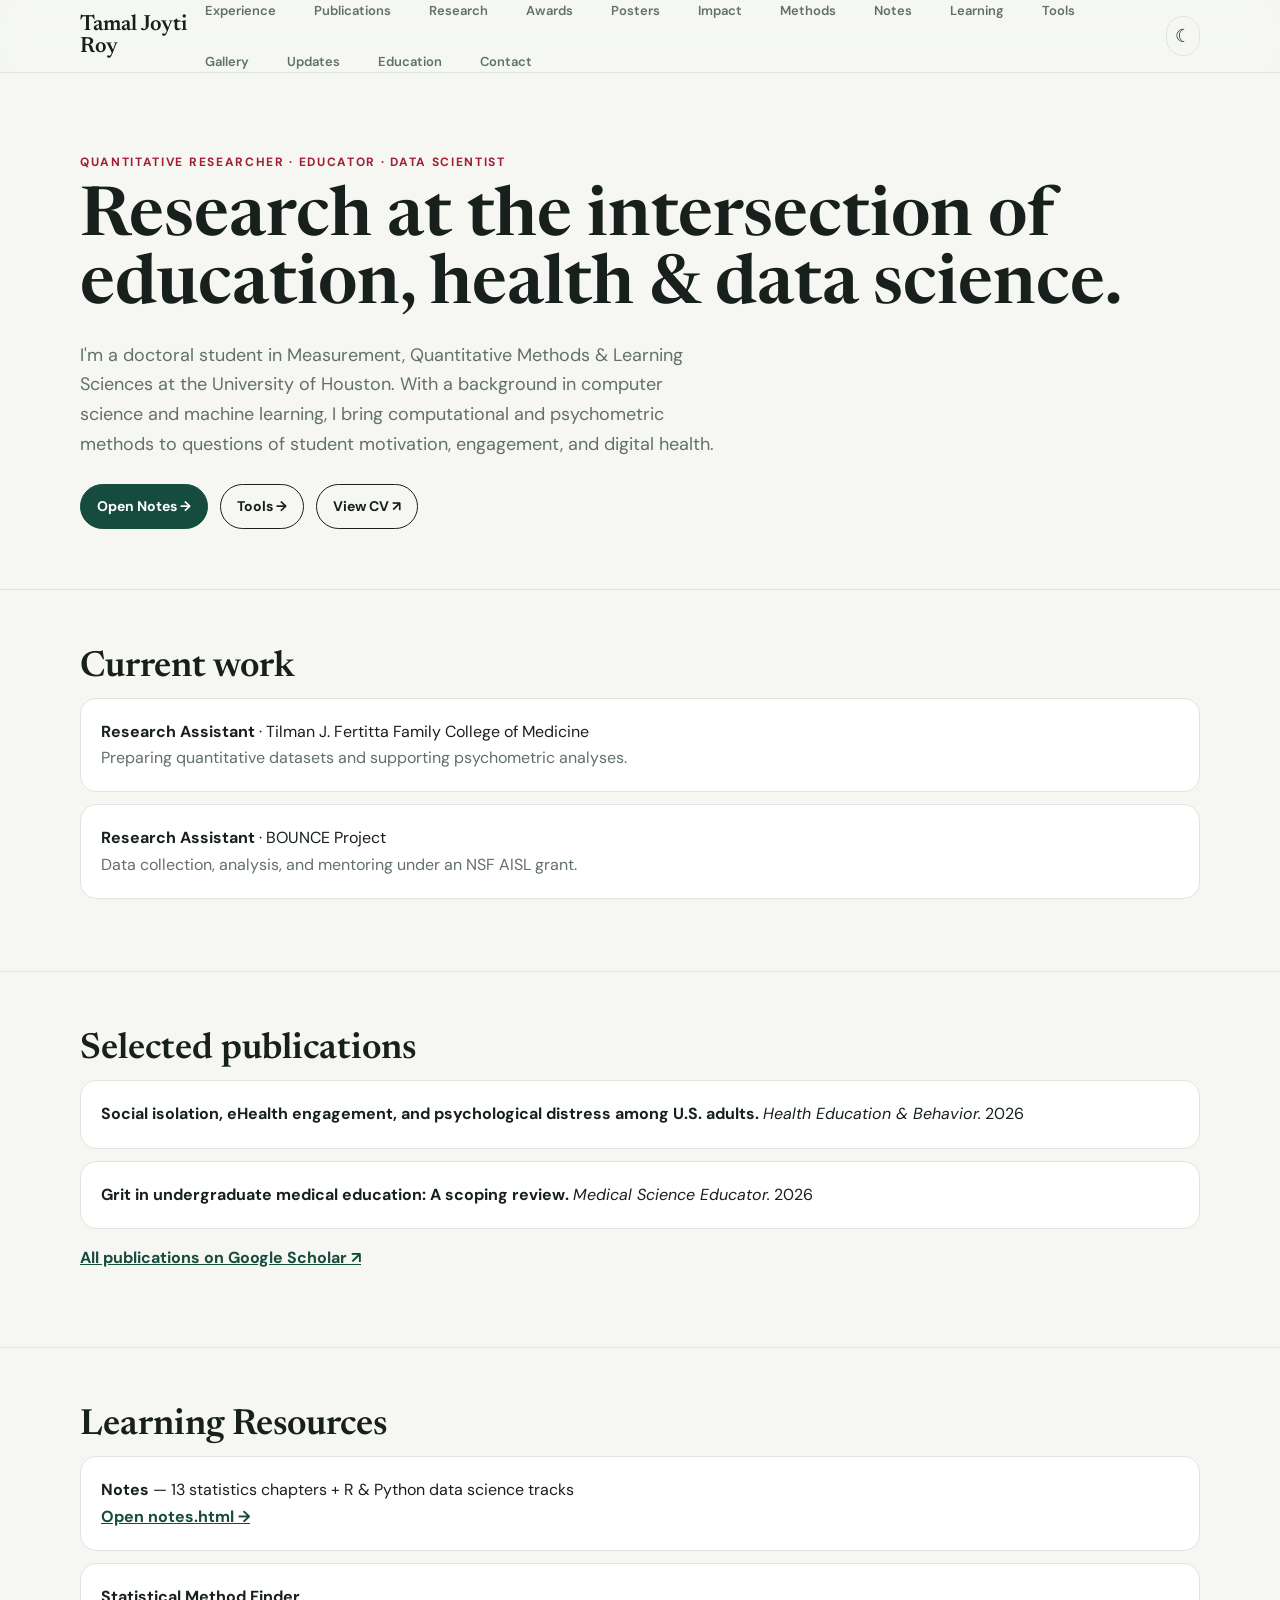
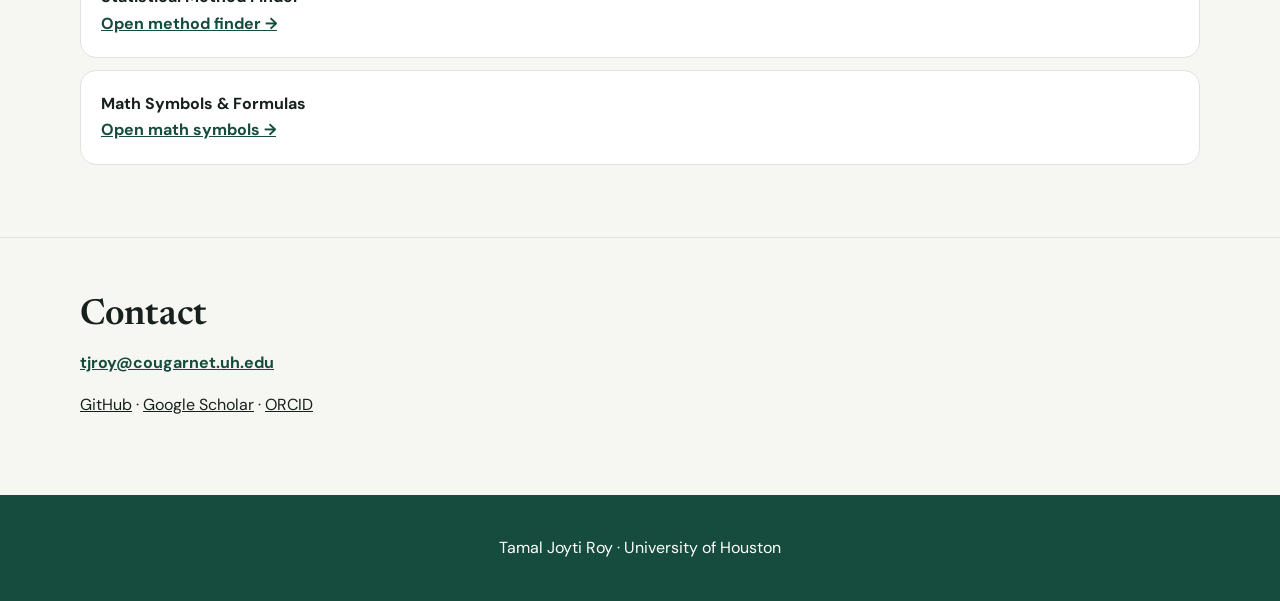
==== index.html @ 6cdb4313 "Restore workable homepage with full navigation, Notes, Tools, and key sections" ====
<!doctype html>
<html lang="en">
<head>
  <meta charset="utf-8"><meta name="viewport" content="width=device-width,initial-scale=1">
  <meta name="description" content="Tamal Joyti Roy — doctoral student in quantitative methods, psychometrics, digital health, and learning sciences at the University of Houston.">
  <title>Tamal Joyti Roy | Quantitative Researcher</title>
  <link rel="icon" href="favicon.svg" type="image/svg+xml">
  <link rel="preconnect" href="https://fonts.googleapis.com"><link rel="preconnect" href="https://fonts.gstatic.com" crossorigin>
  <link href="https://fonts.googleapis.com/css2?family=DM+Sans:wght@400;500;600;700&family=Newsreader:opsz,wght@6..72,500;6..72,600&display=swap" rel="stylesheet">
  <style>
    :root{--ink:#18201d;--muted:#62706a;--paper:#f6f7f2;--card:#fff;--accent:#a21d36;--green:#164c3d;--line:#dfe4de;--nav-bg:rgba(246,247,242,.9)}
    [data-theme="dark"]{--ink:#e8ece9;--muted:#a0aea8;--paper:#0f1613;--card:#1a2320;--accent:#e85d75;--green:#3d8c72;--line:#2a3530;--shadow:0 18px 55px rgba(0,0,0,.4);--nav-bg:rgba(15,22,19,.92)}
    *{box-sizing:border-box}html{scroll-behavior:smooth}body{margin:0;background:var(--paper);color:var(--ink);font:16px/1.65 "DM Sans",sans-serif;transition:background .3s,color .3s}
    a{color:inherit}.wrap{width:min(1120px,calc(100% - 40px));margin:auto}
    nav{position:sticky;top:0;z-index:20;background:var(--nav-bg);backdrop-filter:blur(15px);border-bottom:1px solid var(--line)}
    nav .wrap{height:72px;display:flex;align-items:center;justify-content:space-between}
    .brand{font:600 22px Newsreader,serif;text-decoration:none}
    .nav-right{display:flex;align-items:center;gap:12px}
    .navlinks{display:flex;gap:18px;flex-wrap:wrap}
    .navlinks a{text-decoration:none;color:var(--muted);font-size:13px;font-weight:600;padding:6px 10px;border-radius:8px;transition:all .2s}
    .navlinks a:hover{color:var(--accent);background:rgba(162,29,54,.08)}
    .nav-group-label{display:none;font-size:11px;font-weight:700;letter-spacing:.08em;text-transform:uppercase;color:var(--muted);padding:16px 14px 4px}
    .menu-toggle,.theme-toggle{background:none;border:1px solid var(--line);border-radius:999px;width:40px;height:40px;display:grid;place-items:center;cursor:pointer;color:var(--ink);font-size:18px}
    .menu-toggle{display:none}
    @media(max-width:760px){
      .menu-toggle{display:grid}
      .navlinks{display:none;position:absolute;top:72px;left:0;right:0;background:var(--card);border-bottom:1px solid var(--line);flex-direction:column;padding:12px 16px 24px;gap:4px;z-index:19;max-height:calc(100dvh - 72px);overflow-y:auto}
      .navlinks.open{display:flex}
      .nav-group-label{display:block}
      .navlinks a{display:block;padding:12px 14px;font-size:16px;border-left:3px solid transparent;border-radius:10px}
      .navlinks a:hover{background:var(--paper);border-left-color:var(--accent)}
    }
    .hero{padding:80px 0 60px}.hero h1{font:600 clamp(40px,6vw,68px)/1 Newsreader,serif;margin:12px 0 20px}
    .lead{font-size:18px;color:var(--muted);max-width:640px}
    .btn{display:inline-flex;align-items:center;gap:8px;border:1px solid var(--ink);border-radius:999px;padding:10px 16px;text-decoration:none;font-size:14px;font-weight:700}
    .btn.primary{background:var(--green);border-color:var(--green);color:#fff}
    section{padding:60px 0;border-top:1px solid var(--line)}
    .section-head h2{font:600 36px Newsreader,serif;margin:0 0 12px}
    .card{background:var(--card);border:1px solid var(--line);border-radius:16px;padding:20px;margin-bottom:12px}
  </style>
</head>
<body>
<nav><div class="wrap"><a class="brand" href="#top">Tamal Joyti Roy</a><div class="nav-right"><div class="navlinks" id="navlinks">
  <div class="nav-group-label">Academic</div>
  <a href="#work">Experience</a>
  <a href="#publications">Publications</a>
  <a href="#research">Research</a>
  <a href="#awards">Awards</a>
  <a href="#posters">Posters</a>
  <a href="#impact">Impact</a>
  <div class="nav-group-label">Resources</div>
  <a href="#skills">Methods</a>
  <a href="notes.html">Notes</a>
  <a href="#learning">Learning</a>
  <a href="tools.html">Tools</a>
  <div class="nav-group-label">Personal</div>
  <a href="#gallery">Gallery</a>
  <a href="social.html">Updates</a>
  <div class="nav-group-label">About</div>
  <a href="#education">Education</a>
  <a href="#contact">Contact</a>
</div><button class="theme-toggle" id="themeToggle">☾</button><button class="menu-toggle" id="menuToggle">☰</button></div></div></nav>
<script>
(function(){
  var menuBtn=document.getElementById('menuToggle'),nav=document.getElementById('navlinks');
  function setMenu(o){nav.classList.toggle('open',o);menuBtn.textContent=o?'✕':'☰';}
  menuBtn.onclick=function(){setMenu(!nav.classList.contains('open'))};
  nav.querySelectorAll('a').forEach(a=>a.onclick=()=>setMenu(false));
  var t=document.getElementById('themeToggle');
  function setTheme(th){document.documentElement.setAttribute('data-theme',th);t.textContent=th==='dark'?'☀':'☾';}
  var s;try{s=localStorage.getItem('theme')}catch{};
  setTheme(s|| (matchMedia('(prefers-color-scheme:dark)').matches?'dark':'light'));
  t.onclick=function(){var th=document.documentElement.getAttribute('data-theme')==='dark'?'light':'dark';setTheme(th);try{localStorage.setItem('theme',th)}catch{}};
})();
</script>
<main id="top">
  <header class="hero wrap">
    <div class="eyebrow" style="color:var(--accent);font-size:12px;font-weight:700;letter-spacing:.14em;text-transform:uppercase">Quantitative researcher · Educator · Data scientist</div>
    <h1>Research at the intersection of education, health & data science.</h1>
    <p class="lead">I'm a doctoral student in Measurement, Quantitative Methods & Learning Sciences at the University of Houston. With a background in computer science and machine learning, I bring computational and psychometric methods to questions of student motivation, engagement, and digital health.</p>
    <div style="display:flex;gap:12px;flex-wrap:wrap;margin-top:24px">
      <a class="btn primary" href="notes.html">Open Notes →</a>
      <a class="btn" href="tools.html">Tools →</a>
      <a class="btn" href="TJR_CV.pdf" target="_blank">View CV ↗</a>
    </div>
  </header>
  <section id="work"><div class="wrap"><div class="section-head"><h2>Current work</h2></div>
    <div class="card"><strong>Research Assistant</strong> · Tilman J. Fertitta Family College of Medicine<br><span style="color:var(--muted)">Preparing quantitative datasets and supporting psychometric analyses.</span></div>
    <div class="card"><strong>Research Assistant</strong> · BOUNCE Project<br><span style="color:var(--muted)">Data collection, analysis, and mentoring under an NSF AISL grant.</span></div>
  </div></section>
  <section id="publications"><div class="wrap"><div class="section-head"><h2>Selected publications</h2></div>
    <div class="card"><strong>Social isolation, eHealth engagement, and psychological distress among U.S. adults.</strong> <em>Health Education & Behavior.</em> 2026</div>
    <div class="card"><strong>Grit in undergraduate medical education: A scoping review.</strong> <em>Medical Science Educator.</em> 2026</div>
    <p><a href="https://scholar.google.com/citations?user=7d_3jGEAAAAJ&hl=en" target="_blank" style="color:var(--green);font-weight:700">All publications on Google Scholar ↗</a></p>
  </div></section>
  <section id="learning"><div class="wrap"><div class="section-head"><h2>Learning Resources</h2></div>
    <div class="card"><strong>Notes</strong> — 13 statistics chapters + R & Python data science tracks<br><a href="notes.html" style="color:var(--green);font-weight:700">Open notes.html →</a></div>
    <div class="card"><strong>Statistical Method Finder</strong><br><a href="method-finder.html" style="color:var(--green);font-weight:700">Open method finder →</a></div>
    <div class="card"><strong>Math Symbols & Formulas</strong><br><a href="math-symbols.html" style="color:var(--green);font-weight:700">Open math symbols →</a></div>
  </div></section>
  <section id="contact"><div class="wrap"><div class="section-head"><h2>Contact</h2></div>
    <p><a href="mailto:tjroy@cougarnet.uh.edu" style="color:var(--green);font-weight:700">tjroy@cougarnet.uh.edu</a></p>
    <p><a href="https://github.com/tjroy1997" target="_blank">GitHub</a> · <a href="https://scholar.google.com/citations?user=7d_3jGEAAAAJ&hl=en" target="_blank">Google Scholar</a> · <a href="https://orcid.org/0000-0002-5319-2726" target="_blank">ORCID</a></p>
  </div></section>
</main>
<footer style="background:var(--green);color:#fff;padding:40px 0;text-align:center"><div class="wrap">Tamal Joyti Roy · University of Houston</div></footer>
</body>
</html>
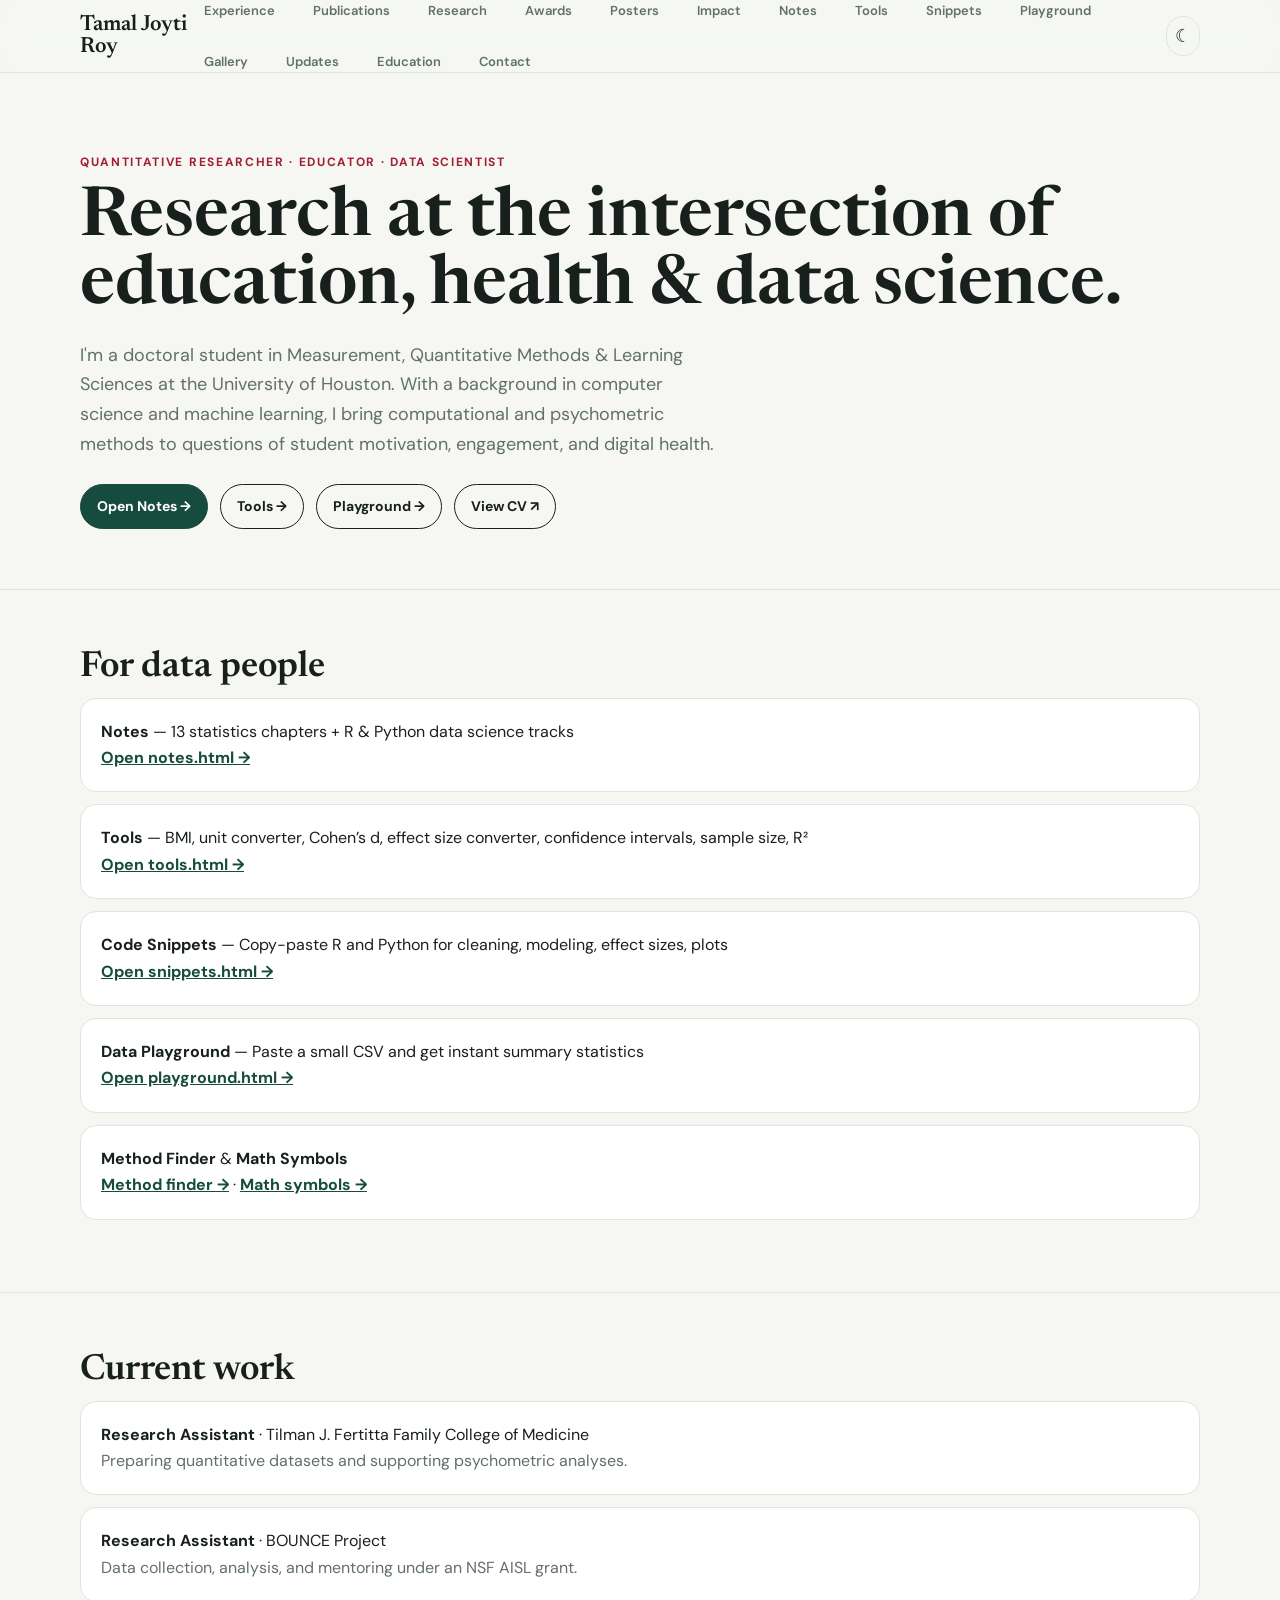
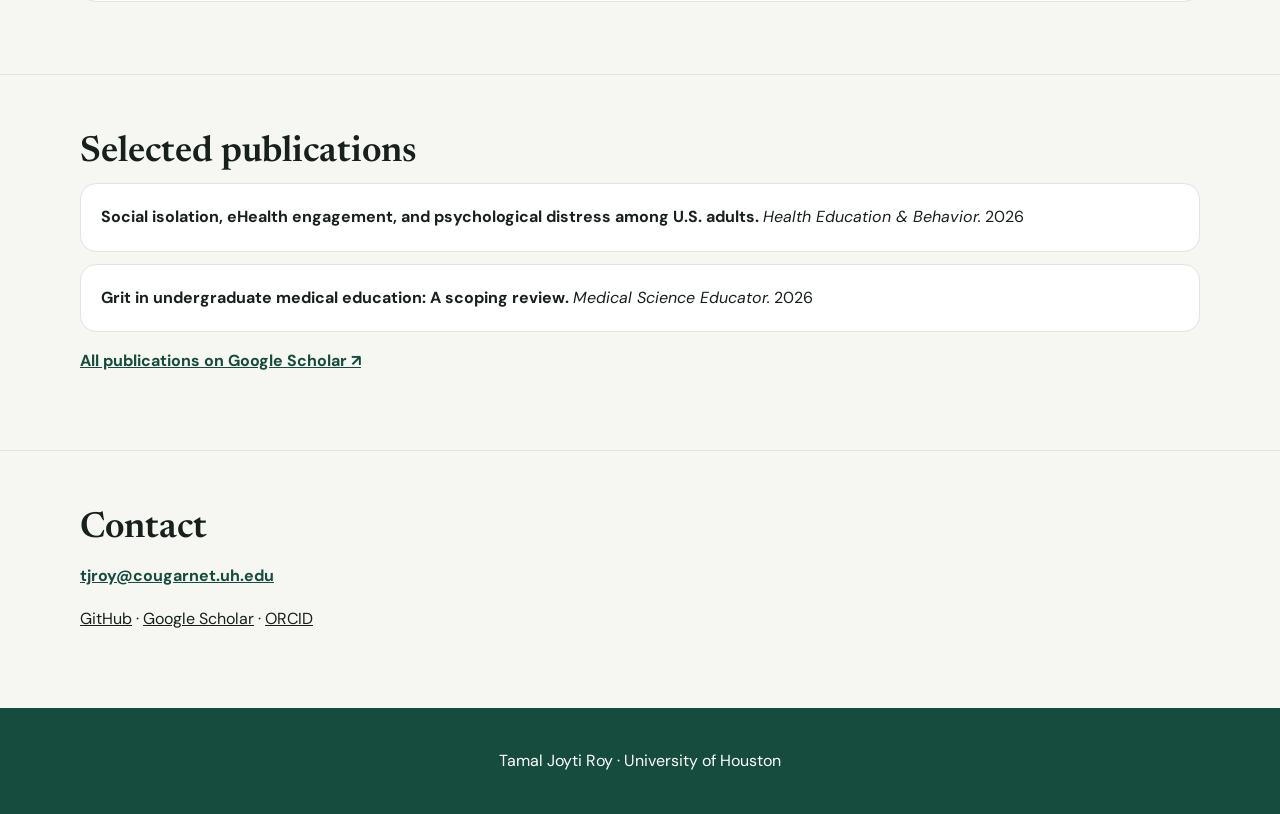
==== commit 4ea5a25e: "Add Snippets and Playground links to navigation and learning section" ====
--- a/index.html
+++ b/index.html
@@ -5,11 +5,10 @@
   <meta name="description" content="Tamal Joyti Roy — doctoral student in quantitative methods, psychometrics, digital health, and learning sciences at the University of Houston.">
   <title>Tamal Joyti Roy | Quantitative Researcher</title>
   <link rel="icon" href="favicon.svg" type="image/svg+xml">
-  <link rel="preconnect" href="https://fonts.googleapis.com"><link rel="preconnect" href="https://fonts.gstatic.com" crossorigin>
   <link href="https://fonts.googleapis.com/css2?family=DM+Sans:wght@400;500;600;700&family=Newsreader:opsz,wght@6..72,500;6..72,600&display=swap" rel="stylesheet">
   <style>
     :root{--ink:#18201d;--muted:#62706a;--paper:#f6f7f2;--card:#fff;--accent:#a21d36;--green:#164c3d;--line:#dfe4de;--nav-bg:rgba(246,247,242,.9)}
-    [data-theme="dark"]{--ink:#e8ece9;--muted:#a0aea8;--paper:#0f1613;--card:#1a2320;--accent:#e85d75;--green:#3d8c72;--line:#2a3530;--shadow:0 18px 55px rgba(0,0,0,.4);--nav-bg:rgba(15,22,19,.92)}
+    [data-theme="dark"]{--ink:#e8ece9;--muted:#a0aea8;--paper:#0f1613;--card:#1a2320;--accent:#e85d75;--green:#3d8c72;--line:#2a3530;--nav-bg:rgba(15,22,19,.92)}
     *{box-sizing:border-box}html{scroll-behavior:smooth}body{margin:0;background:var(--paper);color:var(--ink);font:16px/1.65 "DM Sans",sans-serif;transition:background .3s,color .3s}
     a{color:inherit}.wrap{width:min(1120px,calc(100% - 40px));margin:auto}
     nav{position:sticky;top:0;z-index:20;background:var(--nav-bg);backdrop-filter:blur(15px);border-bottom:1px solid var(--line)}
@@ -49,10 +48,10 @@
   <a href="#posters">Posters</a>
   <a href="#impact">Impact</a>
   <div class="nav-group-label">Resources</div>
-  <a href="#skills">Methods</a>
   <a href="notes.html">Notes</a>
-  <a href="#learning">Learning</a>
   <a href="tools.html">Tools</a>
+  <a href="snippets.html">Snippets</a>
+  <a href="playground.html">Playground</a>
   <div class="nav-group-label">Personal</div>
   <a href="#gallery">Gallery</a>
   <a href="social.html">Updates</a>
@@ -81,9 +80,17 @@
     <div style="display:flex;gap:12px;flex-wrap:wrap;margin-top:24px">
       <a class="btn primary" href="notes.html">Open Notes →</a>
       <a class="btn" href="tools.html">Tools →</a>
+      <a class="btn" href="playground.html">Playground →</a>
       <a class="btn" href="TJR_CV.pdf" target="_blank">View CV ↗</a>
     </div>
   </header>
+  <section id="learning"><div class="wrap"><div class="section-head"><h2>For data people</h2></div>
+    <div class="card"><strong>Notes</strong> — 13 statistics chapters + R & Python data science tracks<br><a href="notes.html" style="color:var(--green);font-weight:700">Open notes.html →</a></div>
+    <div class="card"><strong>Tools</strong> — BMI, unit converter, Cohen’s d, effect size converter, confidence intervals, sample size, R²<br><a href="tools.html" style="color:var(--green);font-weight:700">Open tools.html →</a></div>
+    <div class="card"><strong>Code Snippets</strong> — Copy-paste R and Python for cleaning, modeling, effect sizes, plots<br><a href="snippets.html" style="color:var(--green);font-weight:700">Open snippets.html →</a></div>
+    <div class="card"><strong>Data Playground</strong> — Paste a small CSV and get instant summary statistics<br><a href="playground.html" style="color:var(--green);font-weight:700">Open playground.html →</a></div>
+    <div class="card"><strong>Method Finder</strong> & <strong>Math Symbols</strong><br><a href="method-finder.html" style="color:var(--green);font-weight:700">Method finder →</a> · <a href="math-symbols.html" style="color:var(--green);font-weight:700">Math symbols →</a></div>
+  </div></section>
   <section id="work"><div class="wrap"><div class="section-head"><h2>Current work</h2></div>
     <div class="card"><strong>Research Assistant</strong> · Tilman J. Fertitta Family College of Medicine<br><span style="color:var(--muted)">Preparing quantitative datasets and supporting psychometric analyses.</span></div>
     <div class="card"><strong>Research Assistant</strong> · BOUNCE Project<br><span style="color:var(--muted)">Data collection, analysis, and mentoring under an NSF AISL grant.</span></div>
@@ -93,11 +100,6 @@
     <div class="card"><strong>Grit in undergraduate medical education: A scoping review.</strong> <em>Medical Science Educator.</em> 2026</div>
     <p><a href="https://scholar.google.com/citations?user=7d_3jGEAAAAJ&hl=en" target="_blank" style="color:var(--green);font-weight:700">All publications on Google Scholar ↗</a></p>
   </div></section>
-  <section id="learning"><div class="wrap"><div class="section-head"><h2>Learning Resources</h2></div>
-    <div class="card"><strong>Notes</strong> — 13 statistics chapters + R & Python data science tracks<br><a href="notes.html" style="color:var(--green);font-weight:700">Open notes.html →</a></div>
-    <div class="card"><strong>Statistical Method Finder</strong><br><a href="method-finder.html" style="color:var(--green);font-weight:700">Open method finder →</a></div>
-    <div class="card"><strong>Math Symbols & Formulas</strong><br><a href="math-symbols.html" style="color:var(--green);font-weight:700">Open math symbols →</a></div>
-  </div></section>
   <section id="contact"><div class="wrap"><div class="section-head"><h2>Contact</h2></div>
     <p><a href="mailto:tjroy@cougarnet.uh.edu" style="color:var(--green);font-weight:700">tjroy@cougarnet.uh.edu</a></p>
     <p><a href="https://github.com/tjroy1997" target="_blank">GitHub</a> · <a href="https://scholar.google.com/citations?user=7d_3jGEAAAAJ&hl=en" target="_blank">Google Scholar</a> · <a href="https://orcid.org/0000-0002-5319-2726" target="_blank">ORCID</a></p>
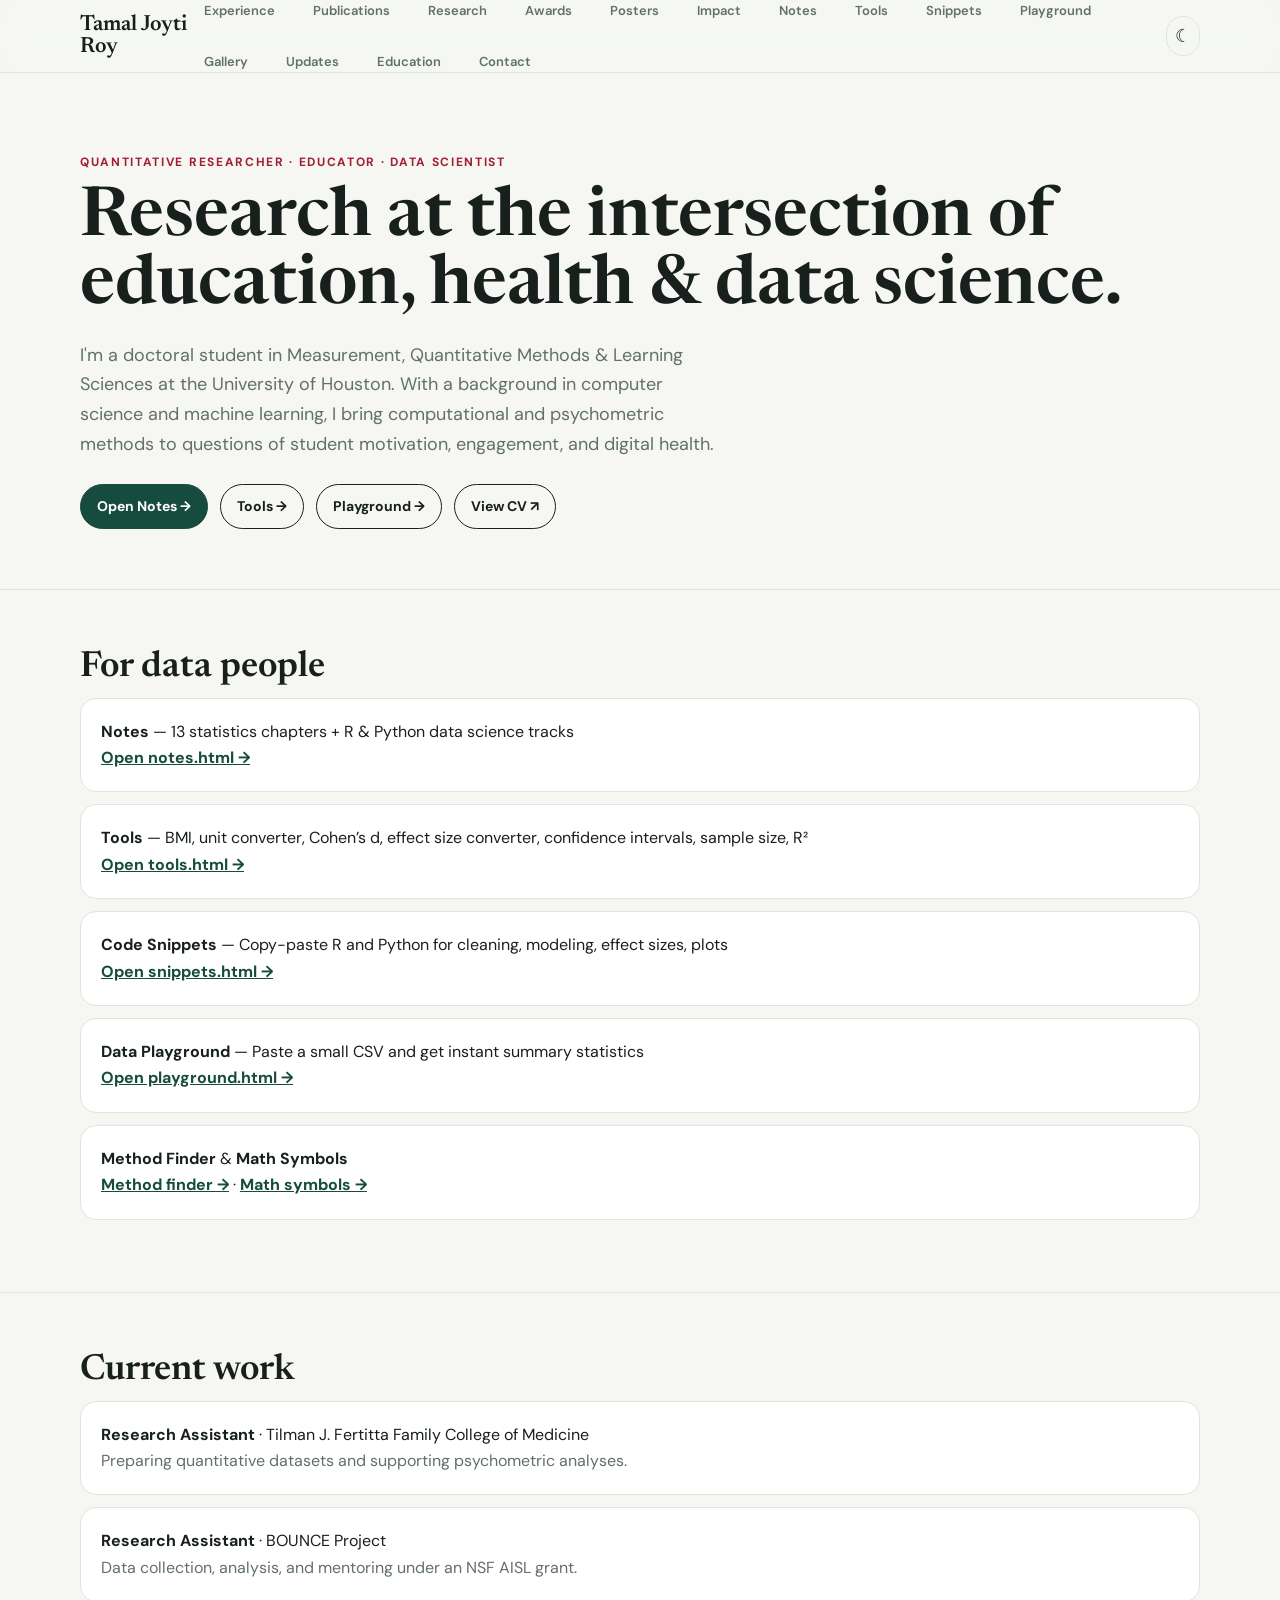
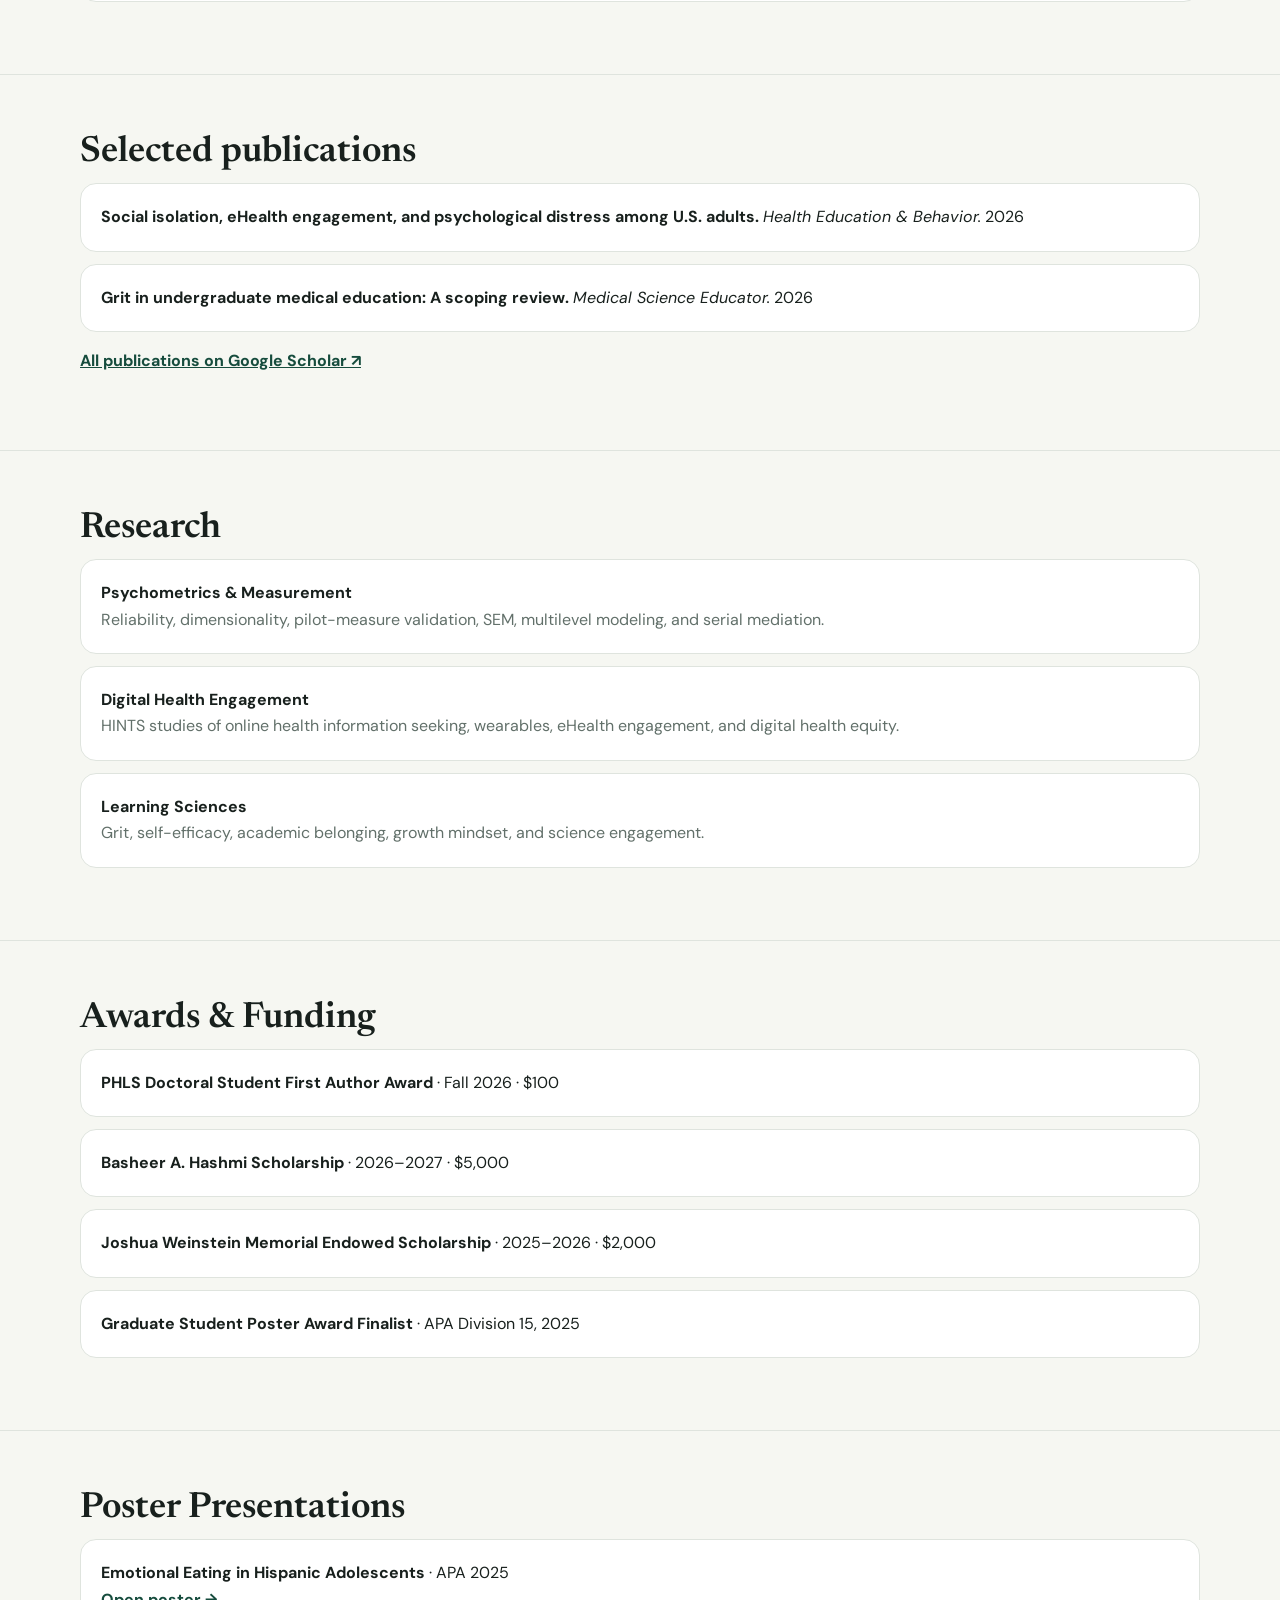
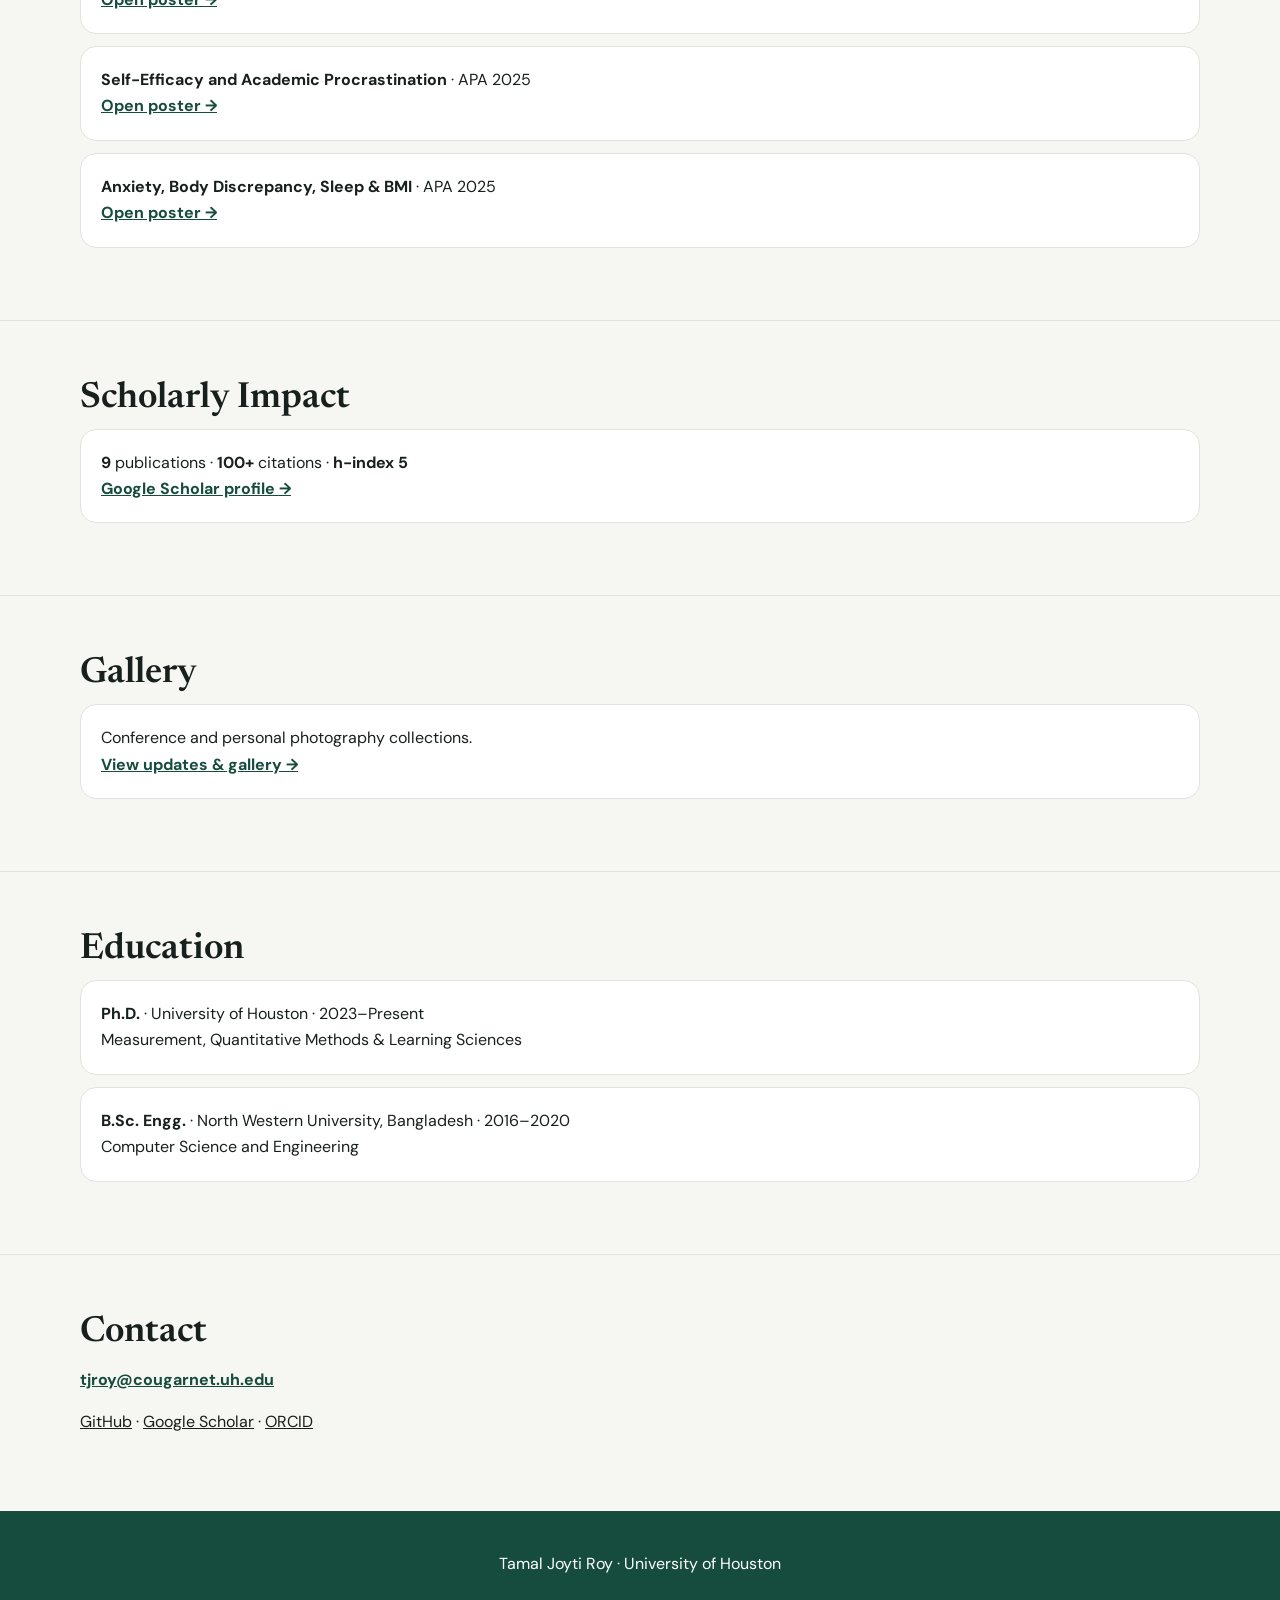
==== commit e256ae82: "Add missing Research, Awards, Posters, Impact, Gallery, and Education sections so nav links work" ====
--- a/index.html
+++ b/index.html
@@ -3,6 +3,7 @@
 <head>
   <meta charset="utf-8"><meta name="viewport" content="width=device-width,initial-scale=1">
   <meta name="description" content="Tamal Joyti Roy — doctoral student in quantitative methods, psychometrics, digital health, and learning sciences at the University of Houston.">
+  <meta http-equiv="Cache-Control" content="no-cache, no-store, must-revalidate">
   <title>Tamal Joyti Roy | Quantitative Researcher</title>
   <link rel="icon" href="favicon.svg" type="image/svg+xml">
   <link href="https://fonts.googleapis.com/css2?family=DM+Sans:wght@400;500;600;700&family=Newsreader:opsz,wght@6..72,500;6..72,600&display=swap" rel="stylesheet">
@@ -33,7 +34,7 @@
     .lead{font-size:18px;color:var(--muted);max-width:640px}
     .btn{display:inline-flex;align-items:center;gap:8px;border:1px solid var(--ink);border-radius:999px;padding:10px 16px;text-decoration:none;font-size:14px;font-weight:700}
     .btn.primary{background:var(--green);border-color:var(--green);color:#fff}
-    section{padding:60px 0;border-top:1px solid var(--line)}
+    section{padding:60px 0;border-top:1px solid var(--line);scroll-margin-top:80px}
     .section-head h2{font:600 36px Newsreader,serif;margin:0 0 12px}
     .card{background:var(--card);border:1px solid var(--line);border-radius:16px;padding:20px;margin-bottom:12px}
   </style>
@@ -100,6 +101,32 @@
     <div class="card"><strong>Grit in undergraduate medical education: A scoping review.</strong> <em>Medical Science Educator.</em> 2026</div>
     <p><a href="https://scholar.google.com/citations?user=7d_3jGEAAAAJ&hl=en" target="_blank" style="color:var(--green);font-weight:700">All publications on Google Scholar ↗</a></p>
   </div></section>
+  <section id="research"><div class="wrap"><div class="section-head"><h2>Research</h2></div>
+    <div class="card"><strong>Psychometrics & Measurement</strong><br><span style="color:var(--muted)">Reliability, dimensionality, pilot-measure validation, SEM, multilevel modeling, and serial mediation.</span></div>
+    <div class="card"><strong>Digital Health Engagement</strong><br><span style="color:var(--muted)">HINTS studies of online health information seeking, wearables, eHealth engagement, and digital health equity.</span></div>
+    <div class="card"><strong>Learning Sciences</strong><br><span style="color:var(--muted)">Grit, self-efficacy, academic belonging, growth mindset, and science engagement.</span></div>
+  </div></section>
+  <section id="awards"><div class="wrap"><div class="section-head"><h2>Awards & Funding</h2></div>
+    <div class="card"><strong>PHLS Doctoral Student First Author Award</strong> · Fall 2026 · $100</div>
+    <div class="card"><strong>Basheer A. Hashmi Scholarship</strong> · 2026–2027 · $5,000</div>
+    <div class="card"><strong>Joshua Weinstein Memorial Endowed Scholarship</strong> · 2025–2026 · $2,000</div>
+    <div class="card"><strong>Graduate Student Poster Award Finalist</strong> · APA Division 15, 2025</div>
+  </div></section>
+  <section id="posters"><div class="wrap"><div class="section-head"><h2>Poster Presentations</h2></div>
+    <div class="card"><strong>Emotional Eating in Hispanic Adolescents</strong> · APA 2025<br><a href="posters/emotional-eating-hispanic-adolescents.pdf" style="color:var(--green);font-weight:700">Open poster →</a></div>
+    <div class="card"><strong>Self-Efficacy and Academic Procrastination</strong> · APA 2025<br><a href="posters/self-efficacy-regulation-academic-procrastination.pdf" style="color:var(--green);font-weight:700">Open poster →</a></div>
+    <div class="card"><strong>Anxiety, Body Discrepancy, Sleep & BMI</strong> · APA 2025<br><a href="posters/anxiety-body-discrepancy-sleep-bmi.pdf" style="color:var(--green);font-weight:700">Open poster →</a></div>
+  </div></section>
+  <section id="impact"><div class="wrap"><div class="section-head"><h2>Scholarly Impact</h2></div>
+    <div class="card"><strong>9</strong> publications · <strong>100+</strong> citations · <strong>h-index 5</strong><br><a href="https://scholar.google.com/citations?user=7d_3jGEAAAAJ&hl=en" target="_blank" style="color:var(--green);font-weight:700">Google Scholar profile →</a></div>
+  </div></section>
+  <section id="gallery"><div class="wrap"><div class="section-head"><h2>Gallery</h2></div>
+    <div class="card">Conference and personal photography collections.<br><a href="social.html" style="color:var(--green);font-weight:700">View updates & gallery →</a></div>
+  </div></section>
+  <section id="education"><div class="wrap"><div class="section-head"><h2>Education</h2></div>
+    <div class="card"><strong>Ph.D.</strong> · University of Houston · 2023–Present<br>Measurement, Quantitative Methods & Learning Sciences</div>
+    <div class="card"><strong>B.Sc. Engg.</strong> · North Western University, Bangladesh · 2016–2020<br>Computer Science and Engineering</div>
+  </div></section>
   <section id="contact"><div class="wrap"><div class="section-head"><h2>Contact</h2></div>
     <p><a href="mailto:tjroy@cougarnet.uh.edu" style="color:var(--green);font-weight:700">tjroy@cougarnet.uh.edu</a></p>
     <p><a href="https://github.com/tjroy1997" target="_blank">GitHub</a> · <a href="https://scholar.google.com/citations?user=7d_3jGEAAAAJ&hl=en" target="_blank">Google Scholar</a> · <a href="https://orcid.org/0000-0002-5319-2726" target="_blank">ORCID</a></p>
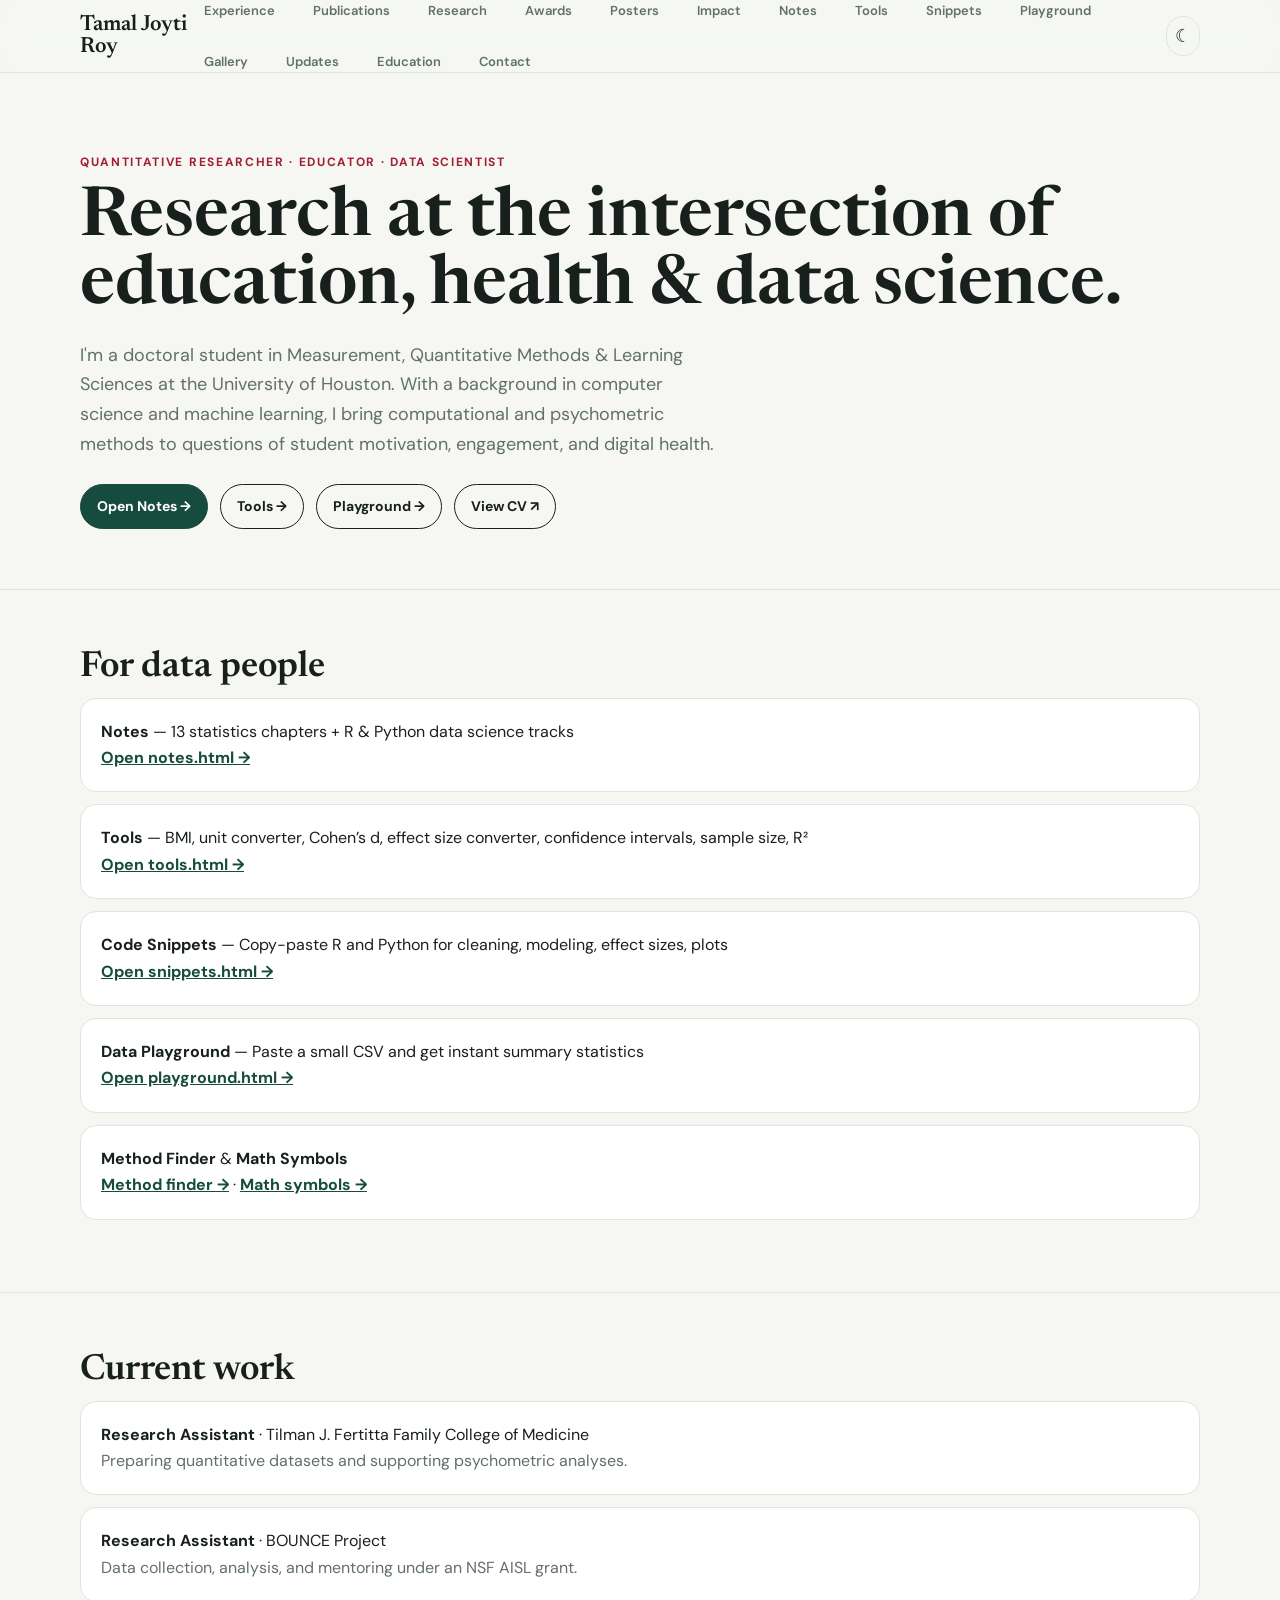
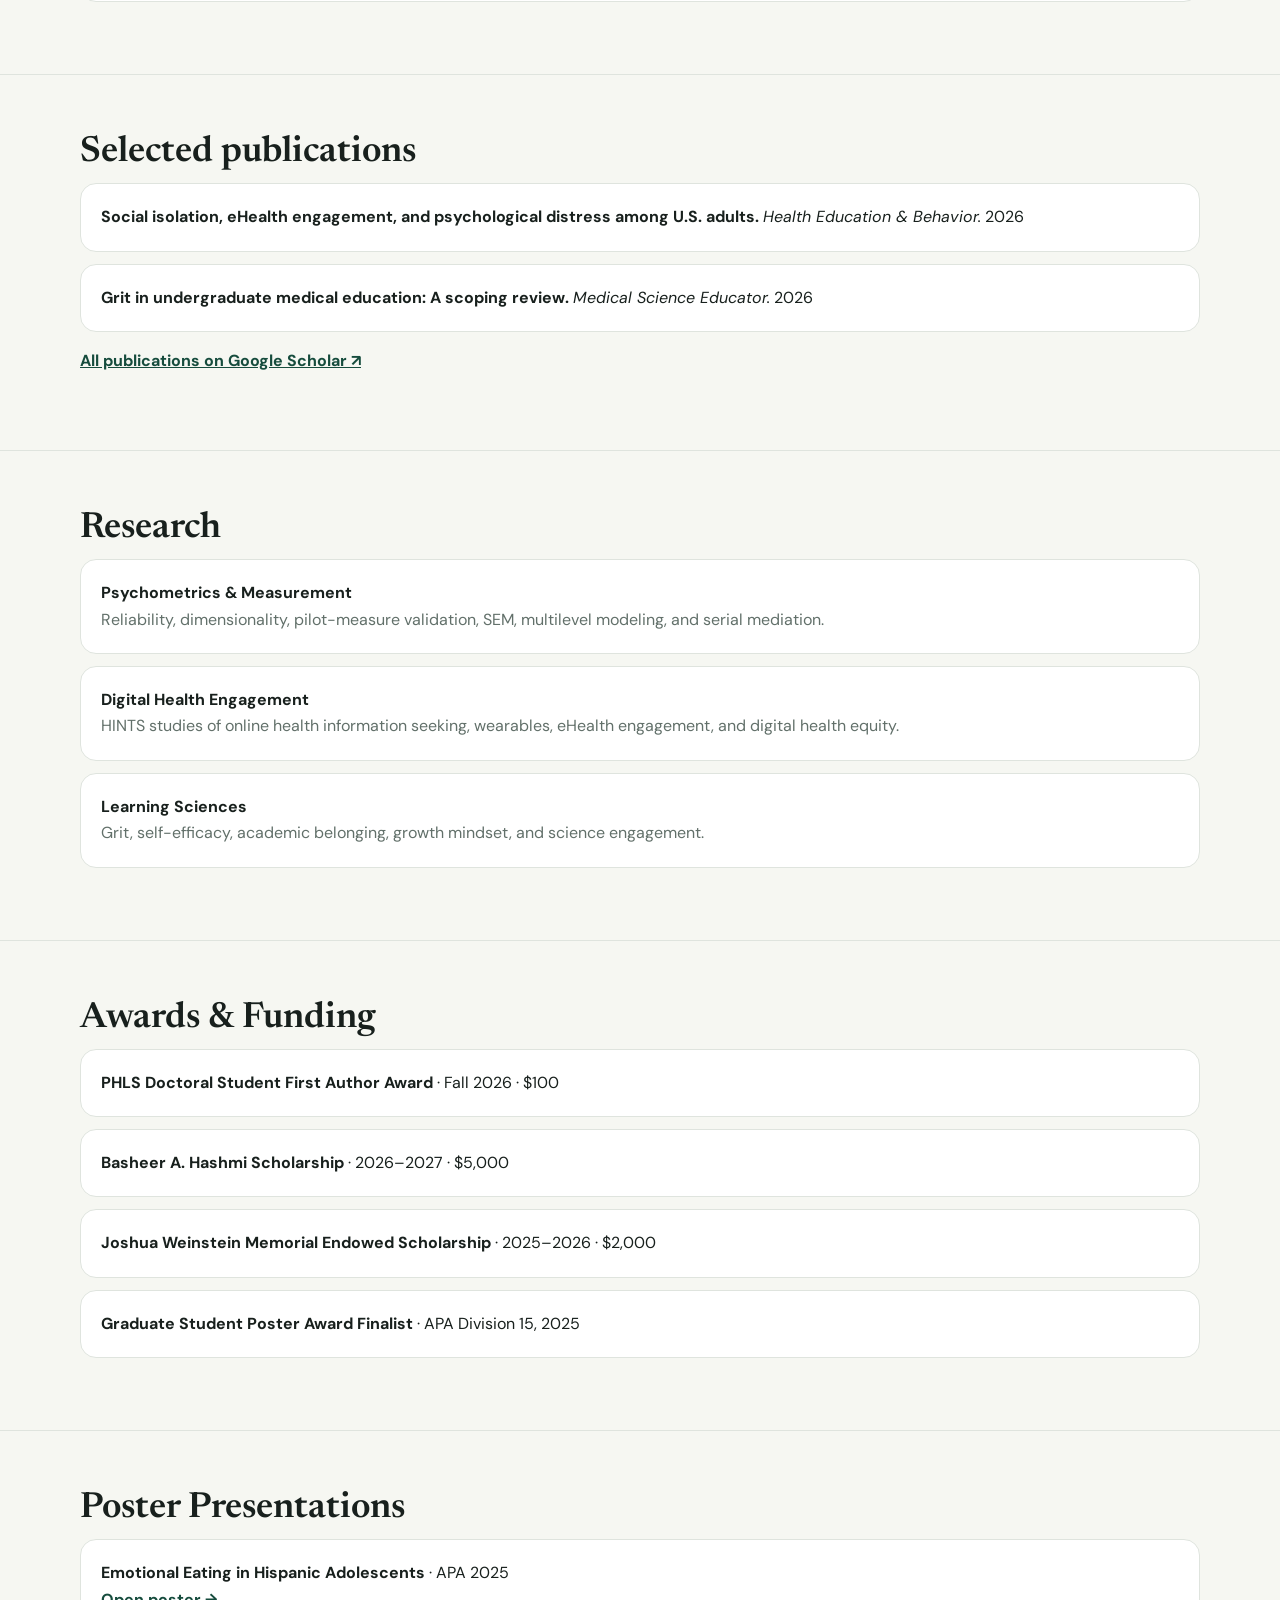
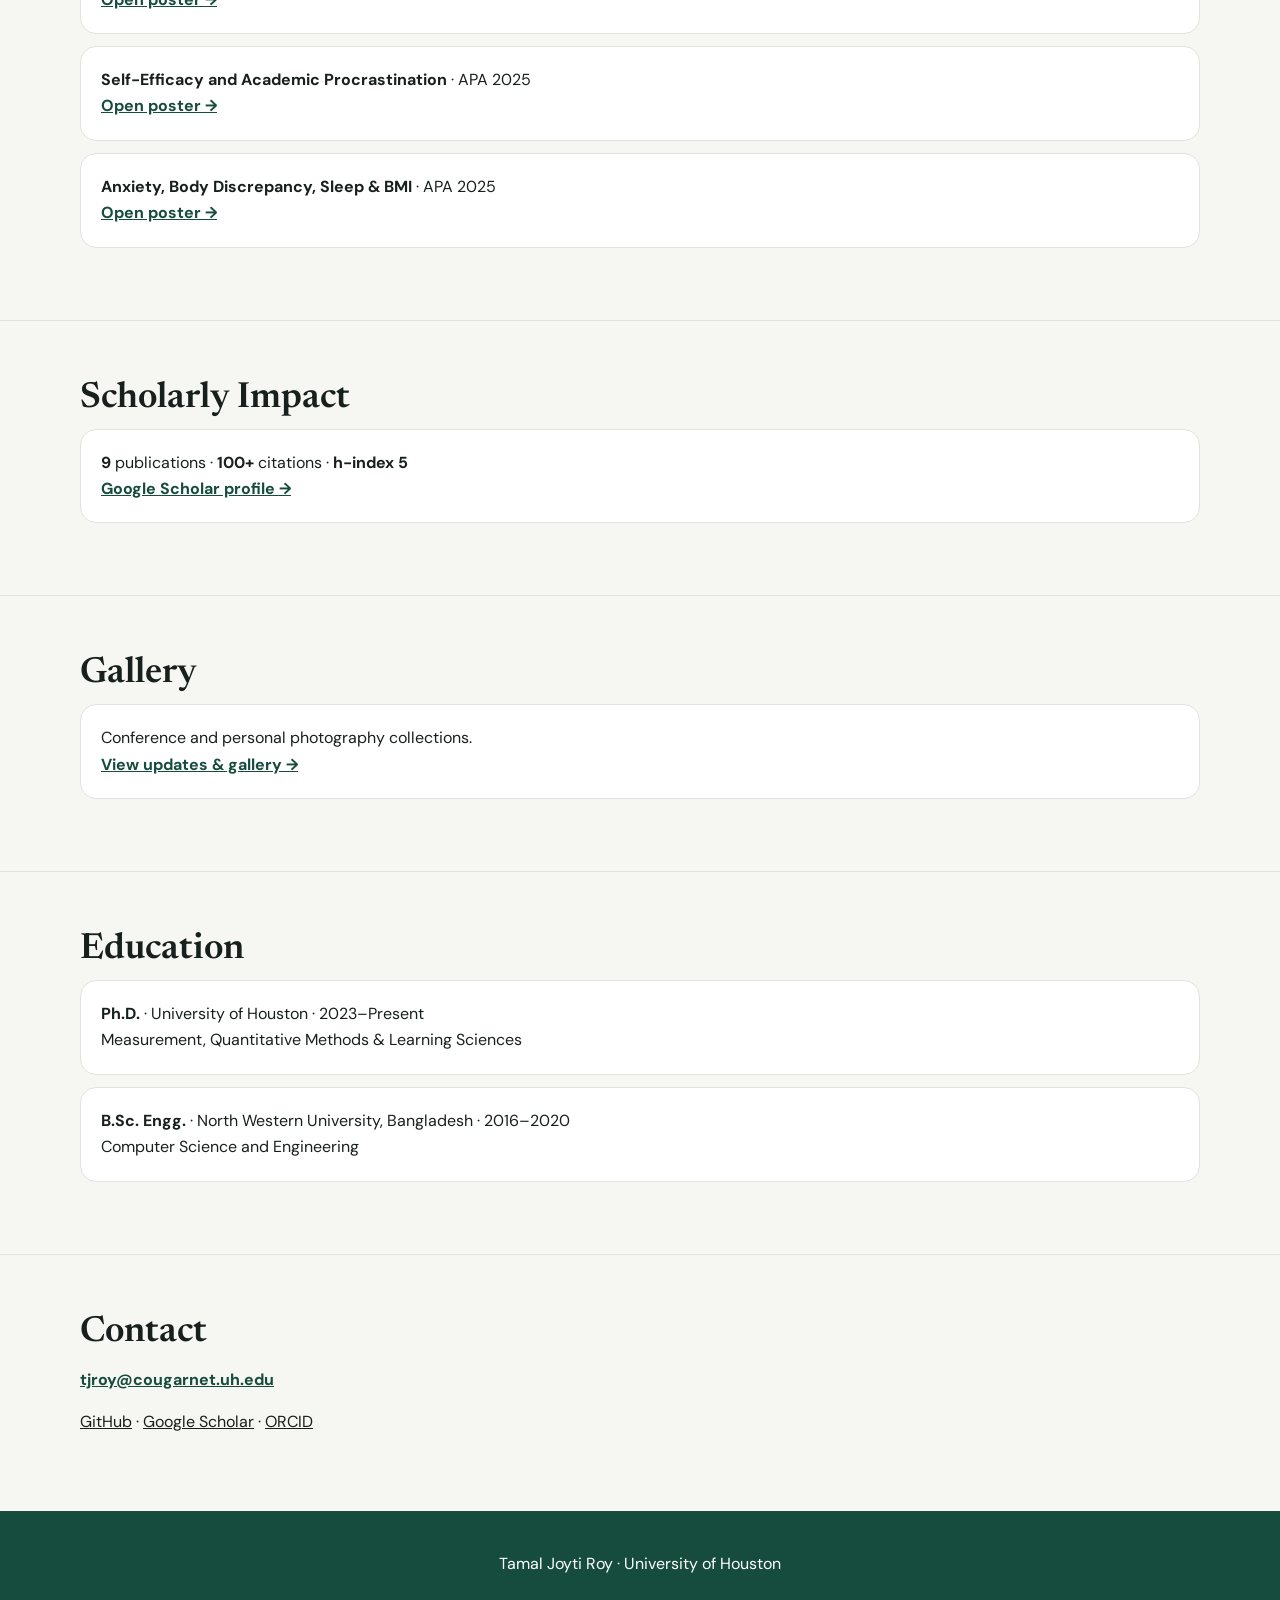
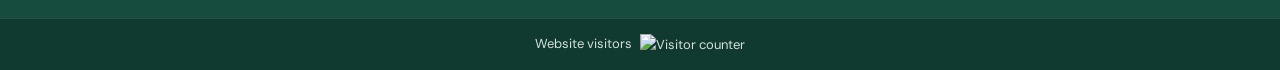
==== commit ee18c25a: "Restore website visitor counter" ====
--- a/index.html
+++ b/index.html
@@ -5,6 +5,7 @@
   <meta name="description" content="Tamal Joyti Roy — doctoral student in quantitative methods, psychometrics, digital health, and learning sciences at the University of Houston.">
   <meta http-equiv="Cache-Control" content="no-cache, no-store, must-revalidate">
   <title>Tamal Joyti Roy | Quantitative Researcher</title>
+  <!-- cache-bust: 2026-11-10T15:48Z -->
   <link rel="icon" href="favicon.svg" type="image/svg+xml">
   <link href="https://fonts.googleapis.com/css2?family=DM+Sans:wght@400;500;600;700&family=Newsreader:opsz,wght@6..72,500;6..72,600&display=swap" rel="stylesheet">
   <style>
@@ -37,6 +38,10 @@
     section{padding:60px 0;border-top:1px solid var(--line);scroll-margin-top:80px}
     .section-head h2{font:600 36px Newsreader,serif;margin:0 0 12px}
     .card{background:var(--card);border:1px solid var(--line);border-radius:16px;padding:20px;margin-bottom:12px}
+  
+    .visitor-strip{background:#103a30;color:#d5e1dc;text-align:center;padding:14px 20px;border-top:1px solid rgba(255,255,255,.1);font-size:13px}
+    .visitor-strip img{display:inline-block;vertical-align:middle;height:22px;margin-left:8px}
+    
   </style>
 </head>
 <body>
@@ -133,5 +138,7 @@
   </div></section>
 </main>
 <footer style="background:var(--green);color:#fff;padding:40px 0;text-align:center"><div class="wrap">Tamal Joyti Roy · University of Houston</div></footer>
+
+<div class="visitor-strip"><span>Website visitors</span><img src="https://hits.sh/tjroy1997.github.io.svg?style=flat-square&label=Visitors&color=164c3d&labelColor=103a30" alt="Visitor counter"></div>
 </body>
 </html>
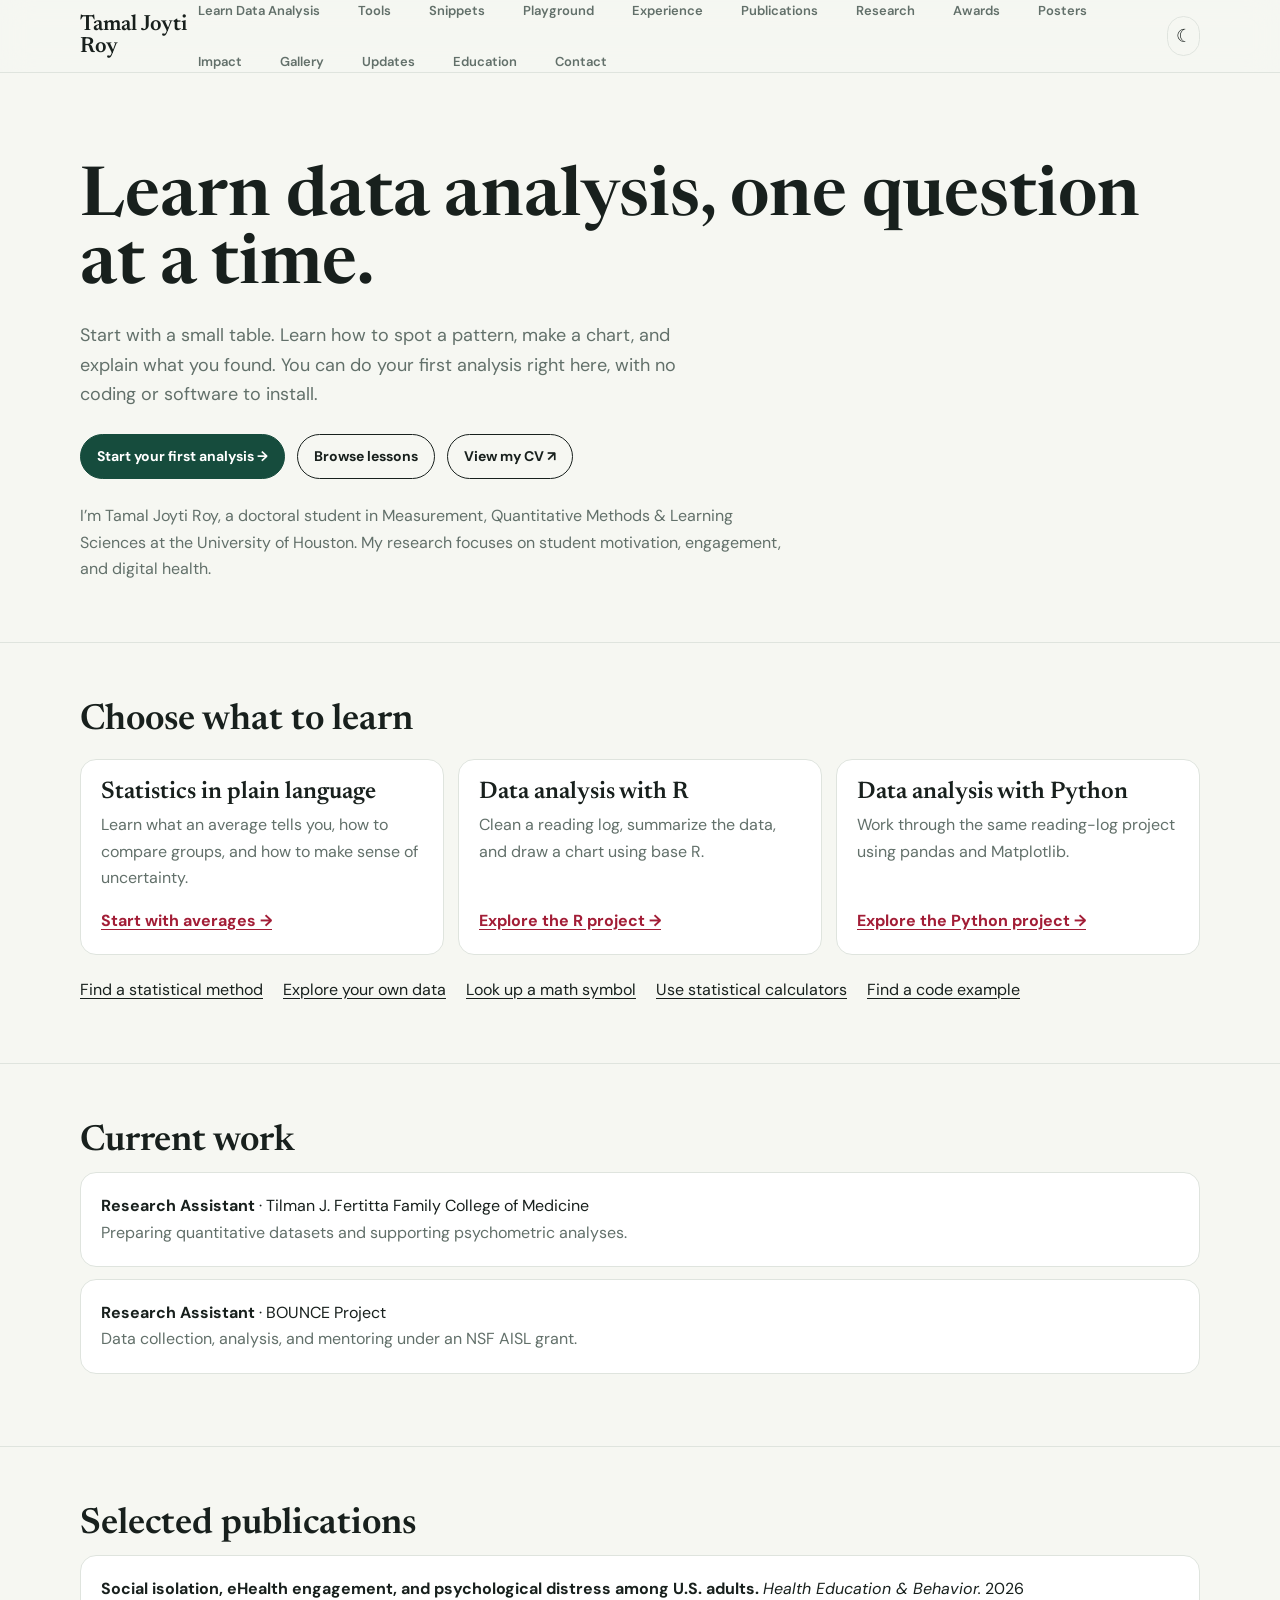
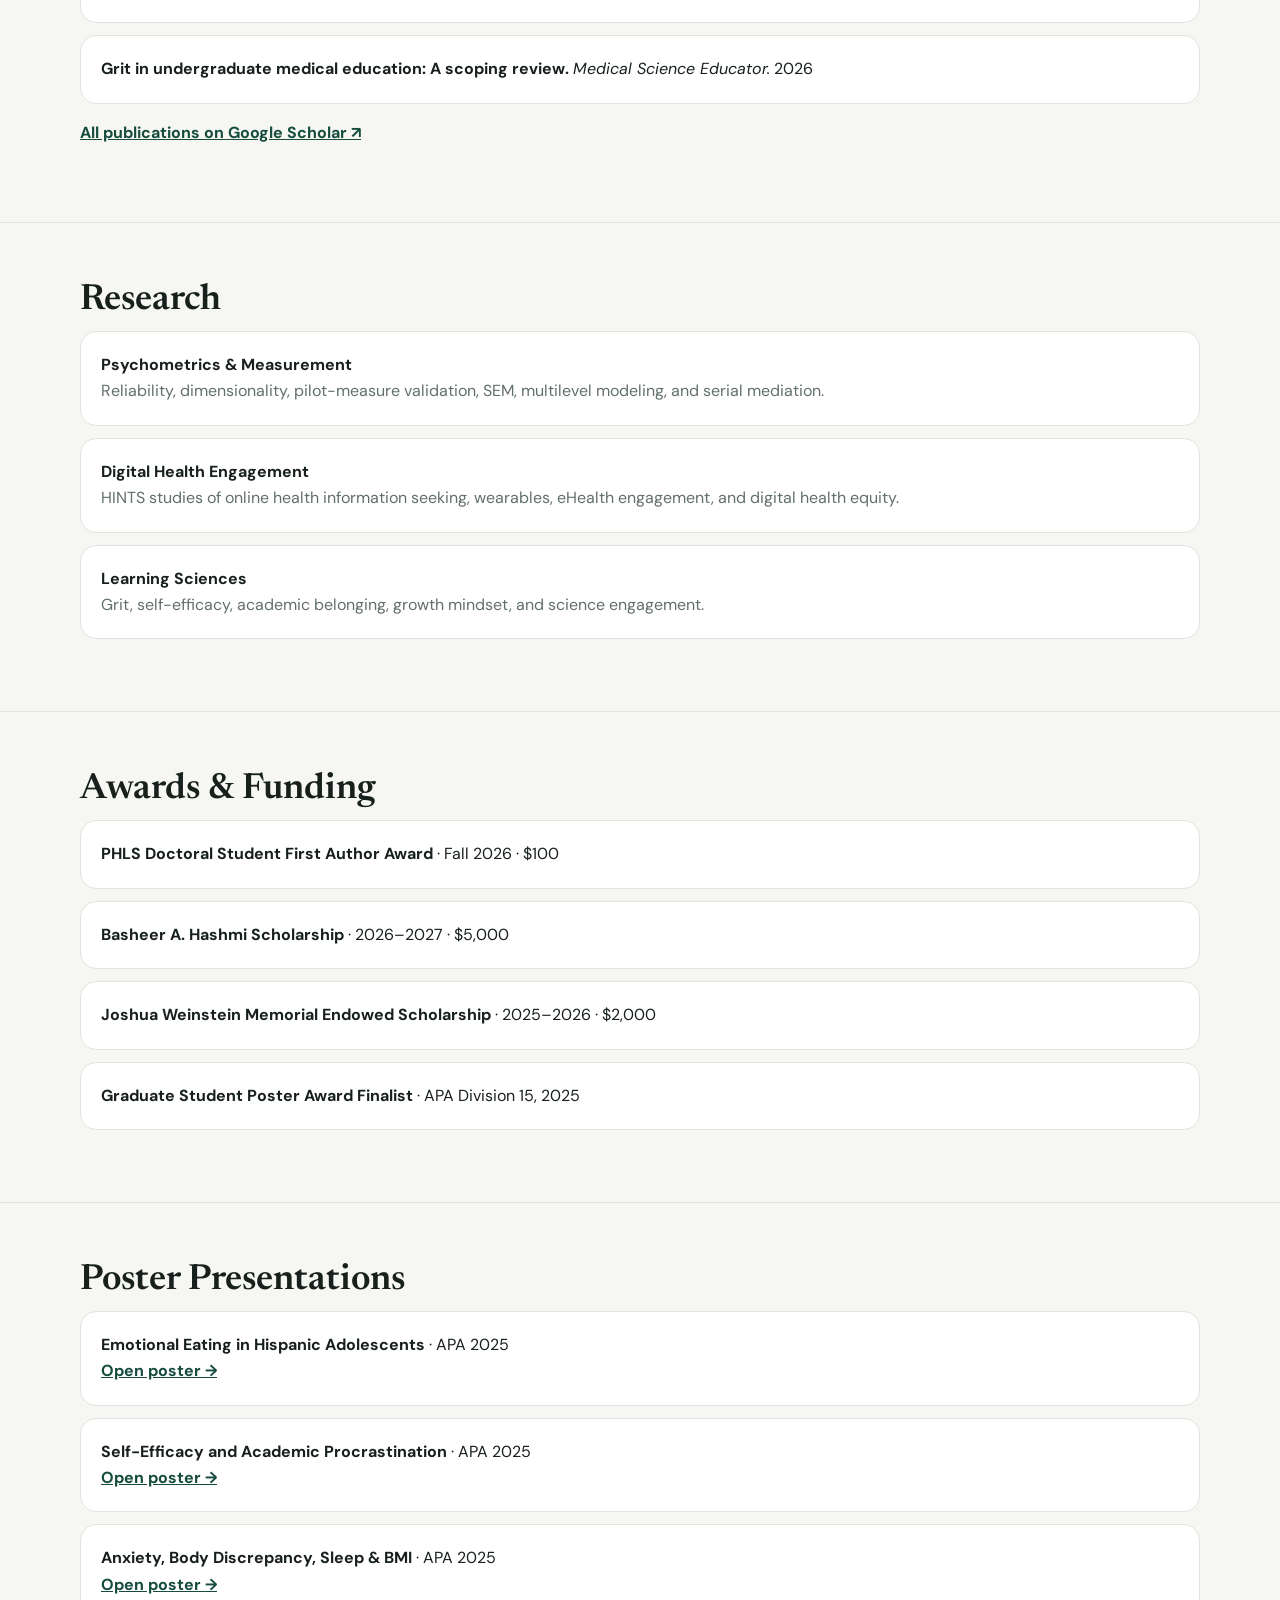
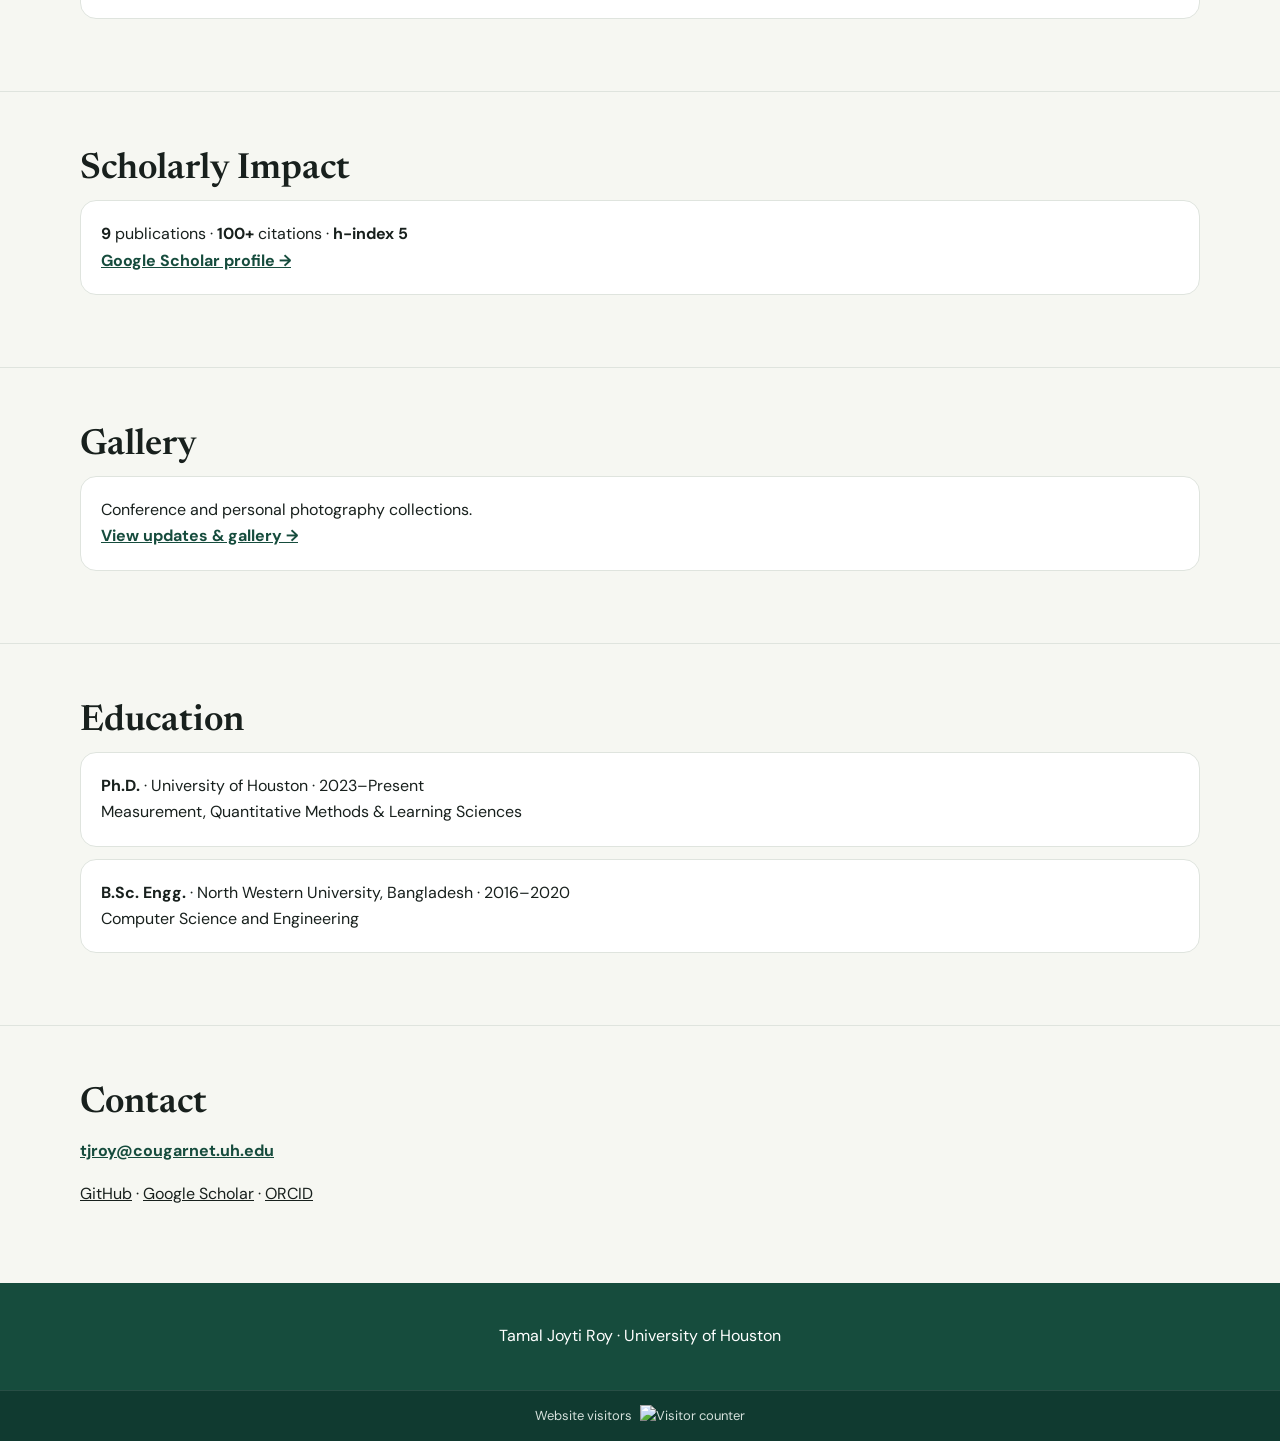
==== commit 0bd798ed: "Give beginners a clear path into data analysis" ====
--- a/index.html
+++ b/index.html
@@ -2,10 +2,9 @@
 <html lang="en">
 <head>
   <meta charset="utf-8"><meta name="viewport" content="width=device-width,initial-scale=1">
-  <meta name="description" content="Tamal Joyti Roy — doctoral student in quantitative methods, psychometrics, digital health, and learning sciences at the University of Houston.">
+  <meta name="description" content="Learn data analysis with Tamal Joyti Roy. Try a no-code example, learn statistics in plain language, and practice with R or Python.">
   <meta http-equiv="Cache-Control" content="no-cache, no-store, must-revalidate">
-  <title>Tamal Joyti Roy | Quantitative Researcher</title>
-  <!-- cache-bust: 2026-11-10T15:48Z -->
+  <title>Tamal Joyti Roy | Learn Data Analysis</title>
   <link rel="icon" href="favicon.svg" type="image/svg+xml">
   <link href="https://fonts.googleapis.com/css2?family=DM+Sans:wght@400;500;600;700&family=Newsreader:opsz,wght@6..72,500;6..72,600&display=swap" rel="stylesheet">
   <style>
@@ -23,7 +22,7 @@
     .nav-group-label{display:none;font-size:11px;font-weight:700;letter-spacing:.08em;text-transform:uppercase;color:var(--muted);padding:16px 14px 4px}
     .menu-toggle,.theme-toggle{background:none;border:1px solid var(--line);border-radius:999px;width:40px;height:40px;display:grid;place-items:center;cursor:pointer;color:var(--ink);font-size:18px}
     .menu-toggle{display:none}
-    @media(max-width:760px){
+    @media(max-width:1050px){
       .menu-toggle{display:grid}
       .navlinks{display:none;position:absolute;top:72px;left:0;right:0;background:var(--card);border-bottom:1px solid var(--line);flex-direction:column;padding:12px 16px 24px;gap:4px;z-index:19;max-height:calc(100dvh - 72px);overflow-y:auto}
       .navlinks.open{display:flex}
@@ -39,6 +38,21 @@
     .section-head h2{font:600 36px Newsreader,serif;margin:0 0 12px}
     .card{background:var(--card);border:1px solid var(--line);border-radius:16px;padding:20px;margin-bottom:12px}
   
+    .hero-actions{display:flex;gap:12px;flex-wrap:wrap;margin:24px 0}
+    .hero .about{max-width:65ch;color:var(--muted);margin-bottom:0}
+    .learning-grid{display:grid;grid-template-columns:repeat(3,minmax(0,1fr));gap:14px;margin-top:20px}
+    .learning-grid .card{display:flex;flex-direction:column;margin:0}
+    .learning-grid h3{margin:0;font:600 24px Newsreader,serif}
+    .learning-grid p{color:var(--muted);margin:8px 0 16px}
+    .learning-grid a{font-weight:700;color:var(--accent);margin-top:auto;text-underline-offset:3px}
+    .learning-tools{display:flex;flex-wrap:wrap;gap:8px 20px;margin:22px 0 0;padding:0;list-style:none}
+    .learning-tools a{text-underline-offset:3px}
+    :focus-visible{outline:2px solid var(--accent);outline-offset:3px}
+    [data-theme="dark"] .btn.primary{color:#0f1613;background:#85c7b2;border-color:#85c7b2}
+    @media(max-width:1150px){.navlinks{gap:4px}.navlinks a{padding-inline:6px}}
+    @media(max-width:1050px){.hero{padding:52px 0 40px}}
+    @media(max-width:620px){.learning-grid{grid-template-columns:1fr}}
+    @media(prefers-reduced-motion:reduce){html{scroll-behavior:auto}}
     .visitor-strip{background:#103a30;color:#d5e1dc;text-align:center;padding:14px 20px;border-top:1px solid rgba(255,255,255,.1);font-size:13px}
     .visitor-strip img{display:inline-block;vertical-align:middle;height:22px;margin-left:8px}
     
@@ -46,6 +60,11 @@
 </head>
 <body>
 <nav><div class="wrap"><a class="brand" href="#top">Tamal Joyti Roy</a><div class="nav-right"><div class="navlinks" id="navlinks">
+  <div class="nav-group-label">Learn</div>
+  <a href="notes.html">Learn Data Analysis</a>
+  <a href="tools.html">Tools</a>
+  <a href="snippets.html">Snippets</a>
+  <a href="playground.html">Playground</a>
   <div class="nav-group-label">Academic</div>
   <a href="#work">Experience</a>
   <a href="#publications">Publications</a>
@@ -53,26 +72,21 @@
   <a href="#awards">Awards</a>
   <a href="#posters">Posters</a>
   <a href="#impact">Impact</a>
-  <div class="nav-group-label">Resources</div>
-  <a href="notes.html">Notes</a>
-  <a href="tools.html">Tools</a>
-  <a href="snippets.html">Snippets</a>
-  <a href="playground.html">Playground</a>
   <div class="nav-group-label">Personal</div>
   <a href="#gallery">Gallery</a>
   <a href="social.html">Updates</a>
   <div class="nav-group-label">About</div>
   <a href="#education">Education</a>
   <a href="#contact">Contact</a>
-</div><button class="theme-toggle" id="themeToggle">☾</button><button class="menu-toggle" id="menuToggle">☰</button></div></div></nav>
+</div><button class="theme-toggle" id="themeToggle" type="button" aria-label="Toggle dark mode" aria-pressed="false">☾</button><button class="menu-toggle" id="menuToggle" type="button" aria-label="Menu" aria-controls="navlinks" aria-expanded="false">☰</button></div></div></nav>
 <script>
 (function(){
   var menuBtn=document.getElementById('menuToggle'),nav=document.getElementById('navlinks');
-  function setMenu(o){nav.classList.toggle('open',o);menuBtn.textContent=o?'✕':'☰';}
+  function setMenu(o){nav.classList.toggle('open',o);menuBtn.setAttribute('aria-expanded',String(o));menuBtn.textContent=o?'✕':'☰';}
   menuBtn.onclick=function(){setMenu(!nav.classList.contains('open'))};
   nav.querySelectorAll('a').forEach(a=>a.onclick=()=>setMenu(false));
   var t=document.getElementById('themeToggle');
-  function setTheme(th){document.documentElement.setAttribute('data-theme',th);t.textContent=th==='dark'?'☀':'☾';}
+  function setTheme(th){document.documentElement.setAttribute('data-theme',th);t.textContent=th==='dark'?'☀':'☾';t.setAttribute('aria-pressed',String(th==='dark'));}
   var s;try{s=localStorage.getItem('theme')}catch{};
   setTheme(s|| (matchMedia('(prefers-color-scheme:dark)').matches?'dark':'light'));
   t.onclick=function(){var th=document.documentElement.getAttribute('data-theme')==='dark'?'light':'dark';setTheme(th);try{localStorage.setItem('theme',th)}catch{}};
@@ -80,22 +94,41 @@
 </script>
 <main id="top">
   <header class="hero wrap">
-    <div class="eyebrow" style="color:var(--accent);font-size:12px;font-weight:700;letter-spacing:.14em;text-transform:uppercase">Quantitative researcher · Educator · Data scientist</div>
-    <h1>Research at the intersection of education, health & data science.</h1>
-    <p class="lead">I'm a doctoral student in Measurement, Quantitative Methods & Learning Sciences at the University of Houston. With a background in computer science and machine learning, I bring computational and psychometric methods to questions of student motivation, engagement, and digital health.</p>
-    <div style="display:flex;gap:12px;flex-wrap:wrap;margin-top:24px">
-      <a class="btn primary" href="notes.html">Open Notes →</a>
-      <a class="btn" href="tools.html">Tools →</a>
-      <a class="btn" href="playground.html">Playground →</a>
-      <a class="btn" href="TJR_CV.pdf" target="_blank">View CV ↗</a>
+    <h1>Learn data analysis, one question at a time.</h1>
+    <p class="lead">Start with a small table. Learn how to spot a pattern, make a chart, and explain what you found. You can do your first analysis right here, with no coding or software to install.</p>
+    <div class="hero-actions">
+      <a class="btn primary" href="notes.html#first-analysis">Start your first analysis →</a>
+      <a class="btn" href="#learning">Browse lessons</a>
+      <a class="btn" href="TJR_CV.pdf" target="_blank" rel="noopener">View my CV ↗</a>
     </div>
+    <p class="about">I’m Tamal Joyti Roy, a doctoral student in Measurement, Quantitative Methods &amp; Learning Sciences at the University of Houston. My research focuses on student motivation, engagement, and digital health.</p>
   </header>
-  <section id="learning"><div class="wrap"><div class="section-head"><h2>For data people</h2></div>
-    <div class="card"><strong>Notes</strong> — 13 statistics chapters + R & Python data science tracks<br><a href="notes.html" style="color:var(--green);font-weight:700">Open notes.html →</a></div>
-    <div class="card"><strong>Tools</strong> — BMI, unit converter, Cohen’s d, effect size converter, confidence intervals, sample size, R²<br><a href="tools.html" style="color:var(--green);font-weight:700">Open tools.html →</a></div>
-    <div class="card"><strong>Code Snippets</strong> — Copy-paste R and Python for cleaning, modeling, effect sizes, plots<br><a href="snippets.html" style="color:var(--green);font-weight:700">Open snippets.html →</a></div>
-    <div class="card"><strong>Data Playground</strong> — Paste a small CSV and get instant summary statistics<br><a href="playground.html" style="color:var(--green);font-weight:700">Open playground.html →</a></div>
-    <div class="card"><strong>Method Finder</strong> & <strong>Math Symbols</strong><br><a href="method-finder.html" style="color:var(--green);font-weight:700">Method finder →</a> · <a href="math-symbols.html" style="color:var(--green);font-weight:700">Math symbols →</a></div>
+  <section id="learning"><div class="wrap">
+    <div class="section-head"><h2>Choose what to learn</h2></div>
+    <div class="learning-grid">
+      <article class="card">
+        <h3>Statistics in plain language</h3>
+        <p>Learn what an average tells you, how to compare groups, and how to make sense of uncertainty.</p>
+        <a href="notes.html#ch1">Start with averages →</a>
+      </article>
+      <article class="card">
+        <h3>Data analysis with R</h3>
+        <p>Clean a reading log, summarize the data, and draw a chart using base R.</p>
+        <a href="notes.html#r-track">Explore the R project →</a>
+      </article>
+      <article class="card">
+        <h3>Data analysis with Python</h3>
+        <p>Work through the same reading-log project using pandas and Matplotlib.</p>
+        <a href="notes.html#py-track">Explore the Python project →</a>
+      </article>
+    </div>
+    <ul class="learning-tools" aria-label="Practice tools and references">
+      <li><a href="method-finder.html">Find a statistical method</a></li>
+      <li><a href="playground.html">Explore your own data</a></li>
+      <li><a href="math-symbols.html">Look up a math symbol</a></li>
+      <li><a href="tools.html">Use statistical calculators</a></li>
+      <li><a href="snippets.html">Find a code example</a></li>
+    </ul>
   </div></section>
   <section id="work"><div class="wrap"><div class="section-head"><h2>Current work</h2></div>
     <div class="card"><strong>Research Assistant</strong> · Tilman J. Fertitta Family College of Medicine<br><span style="color:var(--muted)">Preparing quantitative datasets and supporting psychometric analyses.</span></div>
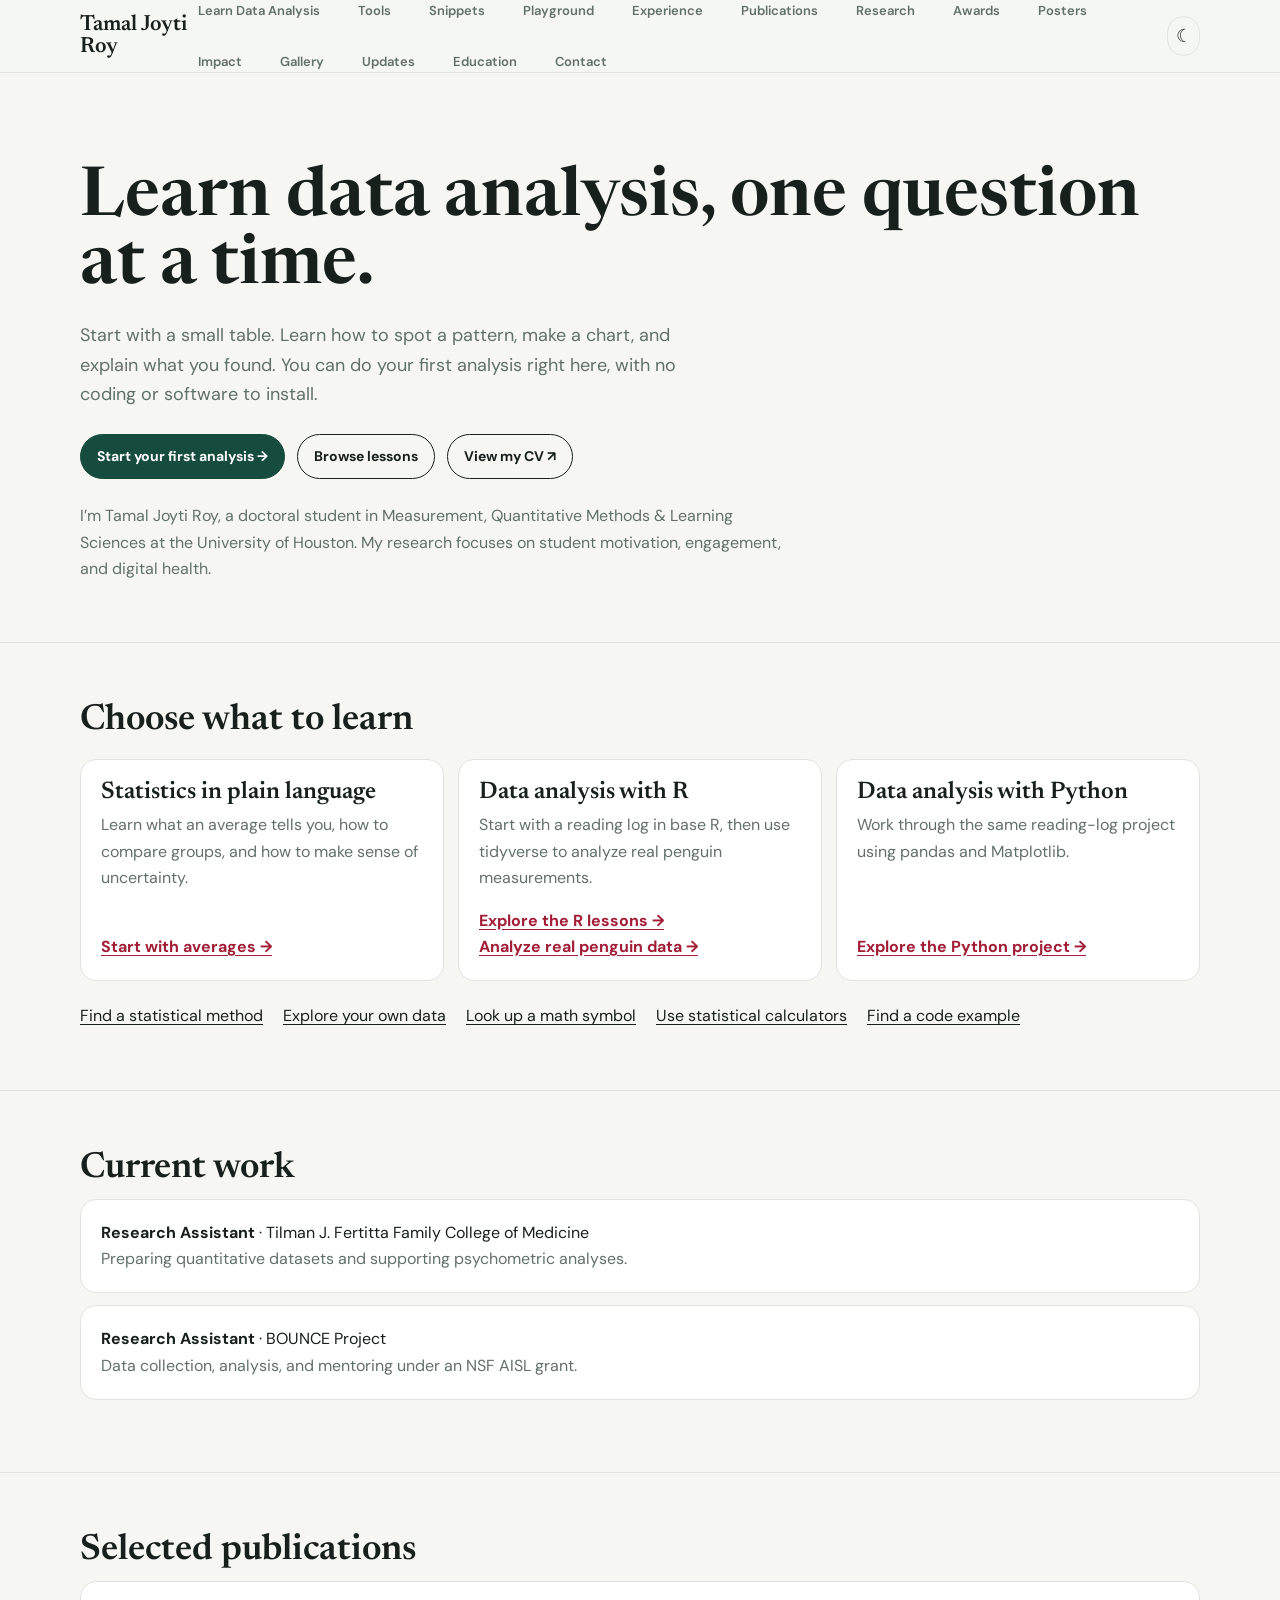
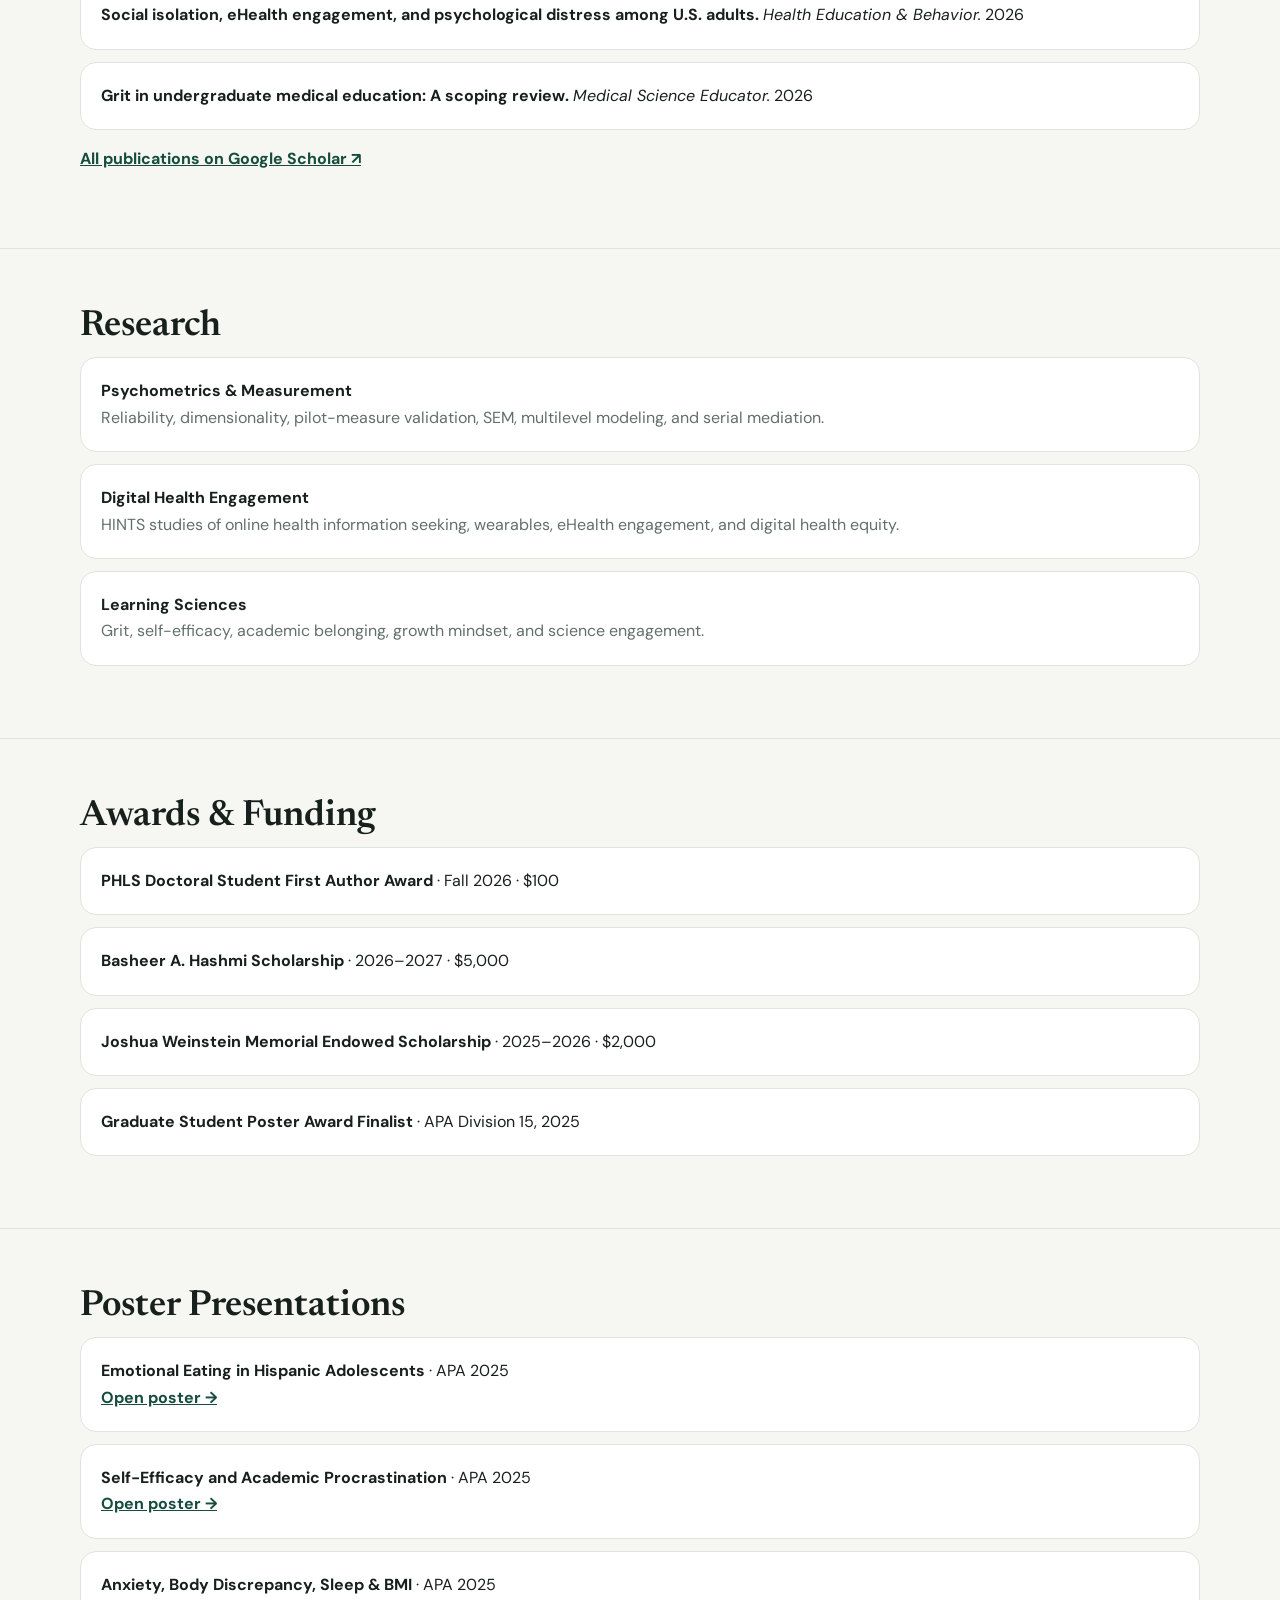
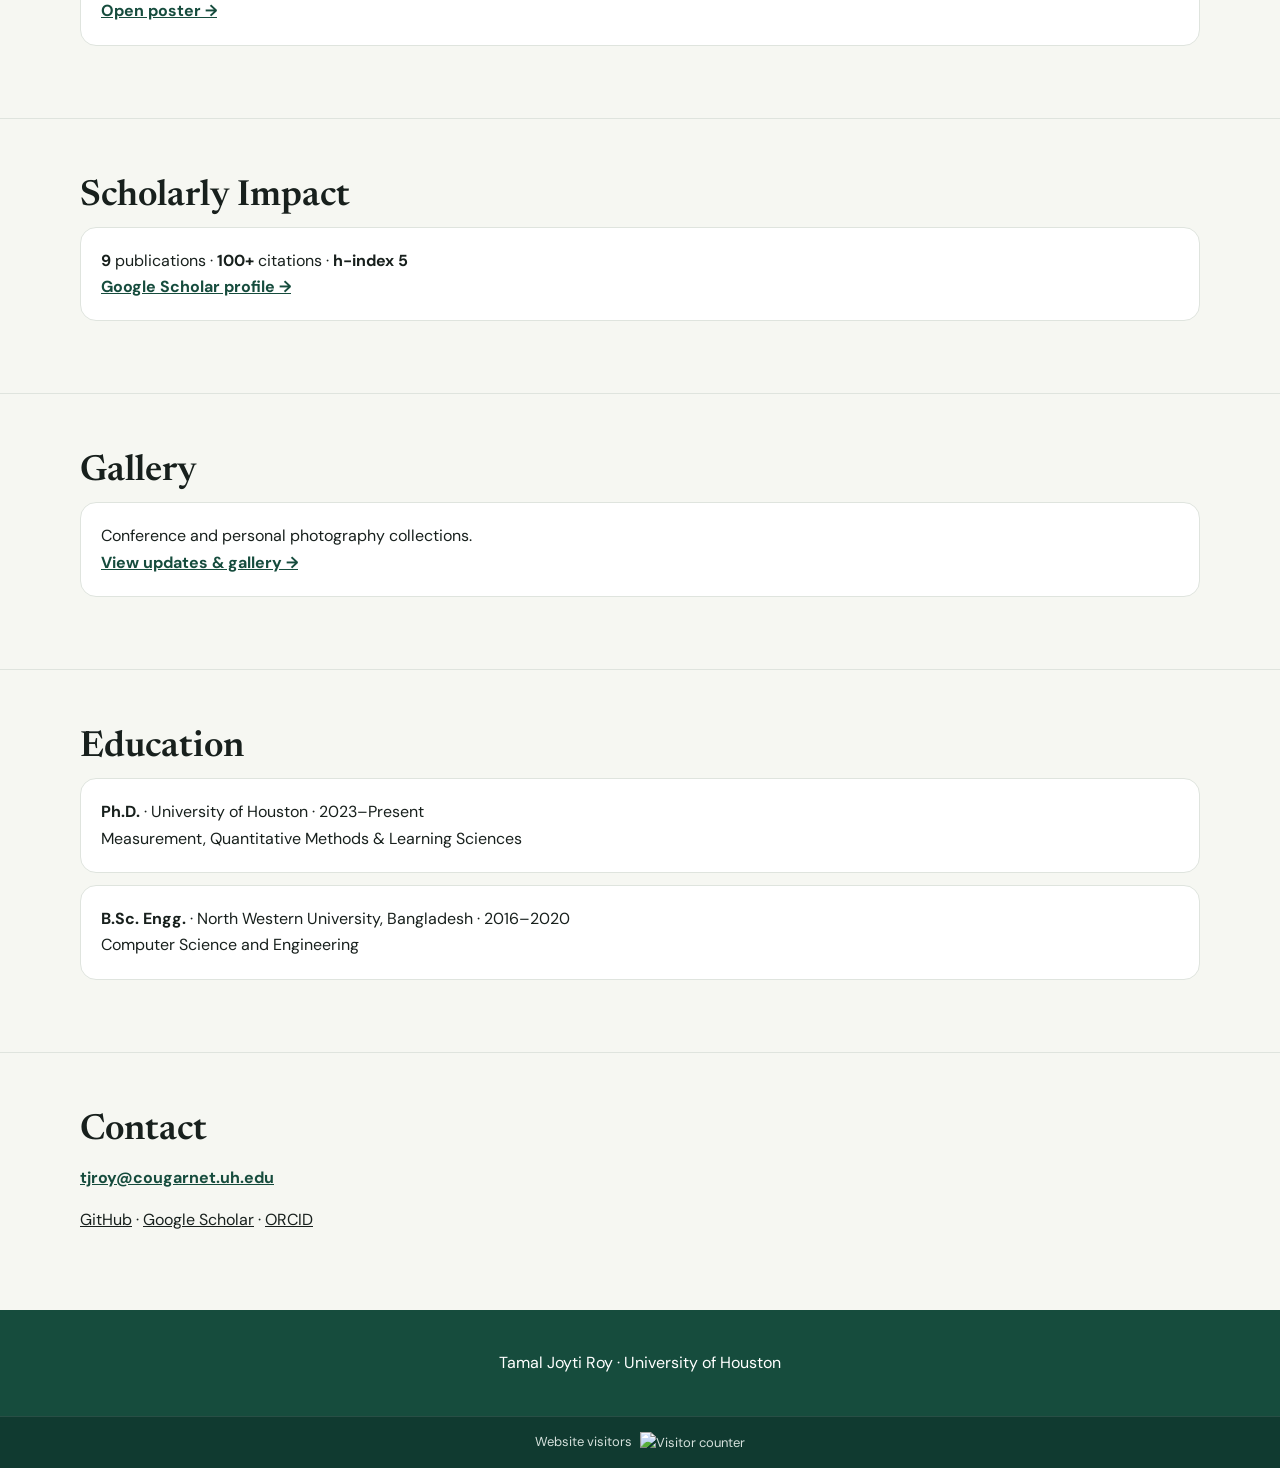
==== commit 8688260d: "Teach tidyverse and ggplot2 with real penguin data" ====
--- a/index.html
+++ b/index.html
@@ -113,8 +113,9 @@
       </article>
       <article class="card">
         <h3>Data analysis with R</h3>
-        <p>Clean a reading log, summarize the data, and draw a chart using base R.</p>
-        <a href="notes.html#r-track">Explore the R project →</a>
+        <p>Start with a reading log in base R, then use tidyverse to analyze real penguin measurements.</p>
+        <a href="notes.html#r-track">Explore the R lessons →</a>
+        <a href="notes.html#penguins-project">Analyze real penguin data →</a>
       </article>
       <article class="card">
         <h3>Data analysis with Python</h3>
